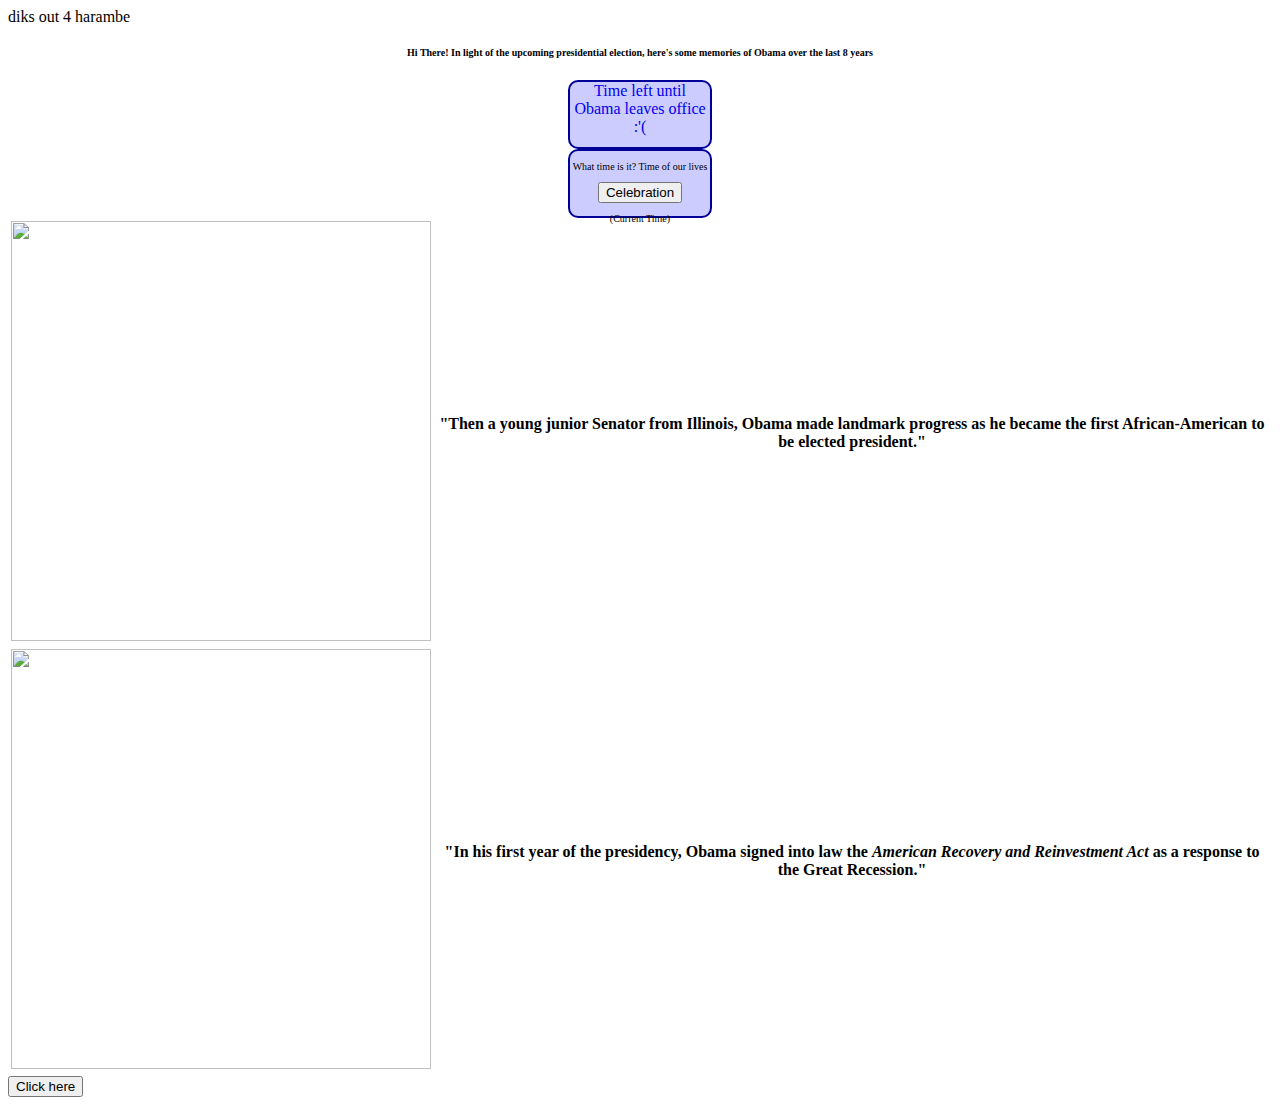
==== index.html @ c80e6050 "second commit" ====
<!DOCTYPE html>
<html>
	<head>
		<link rel="stylesheet" type="text/css" href="stylesheet.css">
		<title>
			<b>
				Kyle
			</b>
		</title>
	</head>

	 
	<script> 
	document.write("diks out 4 harambe");
	</script>
	<h1> 
		<p text-align: center margin: auto > Hi There! In light of the upcoming presidential election, here's some memories of Obama over the last 8 years </p>
	</h1>
	<!-- <p> But first who's ya fav prez </p>
	<script>
	function validateForm() {
		var x = document.forms["myForm"]["fname"].value;
		if (x == null || x="") {
			alert("Name must be filled out");
			return false;
	 	} 
		/*if (x.toUpperCase() != "OBAMA"){
			alert("dude what the fuck-who even are you I can't be associated with you fuck get out of here. You can show youreself out.");
			return false;
		}
		else {
			alert("nice....");
			return true;
		} */

	}
	</script>
	<form name="myForm" 
	onsubmit="return validateForm()" method="post"> 
	Fav pres: <input type="text" name="fname">
	<input type="submit" value ="Submit">
-->
</form>
	<div>
		<a href="http://www.timeanddate.com/countdown/generic?p0=263&iso=20170120T00&msg=Time%20left%20until%20Obama%20leaves%20office%22" > 
			Time left until Obama leaves office :'( 
		</a>

	</div>
	<div>
		<p> What time is it? Time of our lives</p>
		<button type="button" 
		onclick="document.getElementById('demo').innerHTML = Date()">
		Celebration </button>

		<p id="demo">(Current Time)</p>
	</div>

	<table>
		<tr>
		<th> <img src="http://f.tqn.com/y/usliberals/1/L/u/3/ObamaIowaWinWinMcNamee.jpg"/> </th>	
		<th> "Then a young junior Senator from Illinois, Obama made landmark progress as he became the first African-American to be
			elected president."
		</tr>
		<tr>
		<th> <img src="http://i.usatoday.net/communitymanager/_photos/the-oval/2011/08/25/Obama%20stimulusx-large.jpg"/> </th>
		<th>"In his first year of the presidency, Obama signed into law the <em>American Recovery and Reinvestment Act</em> as a response to the Great Recession." </th>
		</tr>
	</table>
	
	<body>
	<button onclick="document.write('asdfasdf')"> Click here </button>
	
	</body>	
</html>
---- stylesheet.css ----
p {
	font-family: Verdana;
	font-size: 10px;
	text-align: center;
}

img{

	height: 420px;
	width: 420px;
}
div {
	height: 65px;
	width: 140px;
	border-color: #000099;
	background-color: #ccccFF;
	border-style: solid;
	border-width: 2px;
	border-radius: 10px;
	margin: auto;
	text-align: center;
}


a{
	text-decoration: none;
	font-family: Verdana;
}

table {	
	width: 100%;
	border: 1;

}
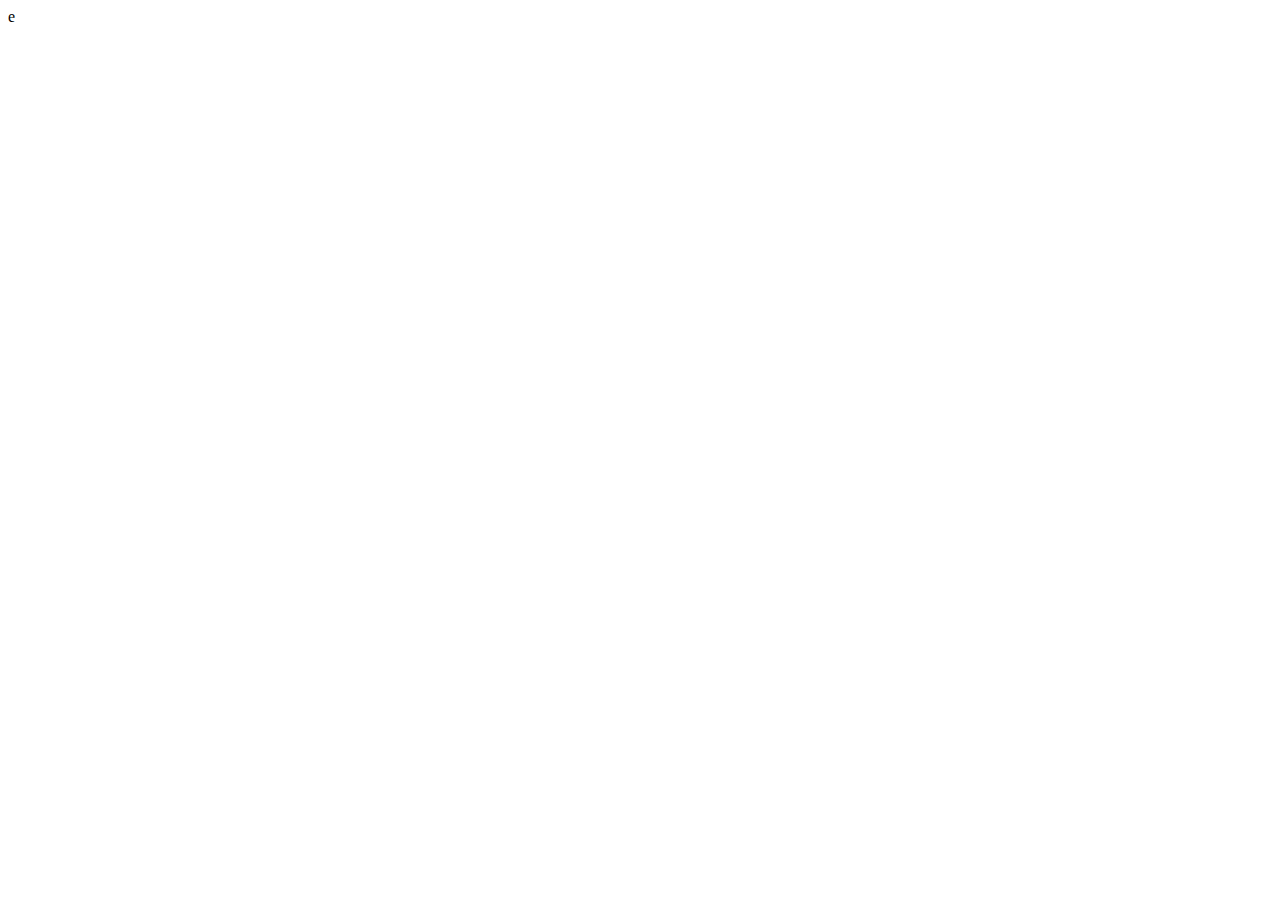
==== commit f4e2780c: "Code right daddy1" ====
--- a/index.html
+++ b/index.html
@@ -1,75 +1,29 @@
 <!DOCTYPE html>
+<html lang="en">
 <html>
-	<head>
-		<link rel="stylesheet" type="text/css" href="stylesheet.css">
-		<title>
-			<b>
-				Kyle
-			</b>
-		</title>
-	</head>
+<head>
 
-	 
-	<script> 
-	document.write("diks out 4 harambe");
-	</script>
-	<h1> 
-		<p text-align: center margin: auto > Hi There! In light of the upcoming presidential election, here's some memories of Obama over the last 8 years </p>
-	</h1>
-	<!-- <p> But first who's ya fav prez </p>
-	<script>
-	function validateForm() {
-		var x = document.forms["myForm"]["fname"].value;
-		if (x == null || x="") {
-			alert("Name must be filled out");
-			return false;
-	 	} 
-		/*if (x.toUpperCase() != "OBAMA"){
-			alert("dude what the fuck-who even are you I can't be associated with you fuck get out of here. You can show youreself out.");
-			return false;
-		}
-		else {
-			alert("nice....");
-			return true;
-		} */
+	<!-- start: Meta -->
+	<link rel="stylesheet" type="text/css" href="stylesheet.css">
+	<meta charset="UTF-8">
+  <title> Kyle Chang's personal website </title>
+  <meta http-equiv="X-UA-Compatible" content="IE=edge">
+  <meta name="description" content="some stuff about me">e
+	<!-- end: meta -->
 
-	}
-	</script>
-	<form name="myForm" 
-	onsubmit="return validateForm()" method="post"> 
-	Fav pres: <input type="text" name="fname">
-	<input type="submit" value ="Submit">
--->
-</form>
-	<div>
-		<a href="http://www.timeanddate.com/countdown/generic?p0=263&iso=20170120T00&msg=Time%20left%20until%20Obama%20leaves%20office%22" > 
-			Time left until Obama leaves office :'( 
-		</a>
+  <!-- start: mobile -->
+  <meta name="viewport" content="width=device-width, initial-scale=1">
+  <!-- end: mobile -->
 
-	</div>
-	<div>
-		<p> What time is it? Time of our lives</p>
-		<button type="button" 
-		onclick="document.getElementById('demo').innerHTML = Date()">
-		Celebration </button>
+  <!-- Bootstrap -->
+  <link href="css/bootstrap.min.css" rel="stylesheet">
+  </head>
+  <body>
 
-		<p id="demo">(Current Time)</p>
-	</div>
+    <script 
+src="https://ajax.googleapis.com/ajax/libs/jquery/1.12.4/jquery.min.js">
+</script>
 
-	<table>
-		<tr>
-		<th> <img src="http://f.tqn.com/y/usliberals/1/L/u/3/ObamaIowaWinWinMcNamee.jpg"/> </th>	
-		<th> "Then a young junior Senator from Illinois, Obama made landmark progress as he became the first African-American to be
-			elected president."
-		</tr>
-		<tr>
-		<th> <img src="http://i.usatoday.net/communitymanager/_photos/the-oval/2011/08/25/Obama%20stimulusx-large.jpg"/> </th>
-		<th>"In his first year of the presidency, Obama signed into law the <em>American Recovery and Reinvestment Act</em> as a response to the Great Recession." </th>
-		</tr>
-	</table>
-	
-	<body>
-	<button onclick="document.write('asdfasdf')"> Click here </button>
-	
-	</body>	
+    <script src="js/bootstrap.min.js"></script>
+  </body>
 </html>
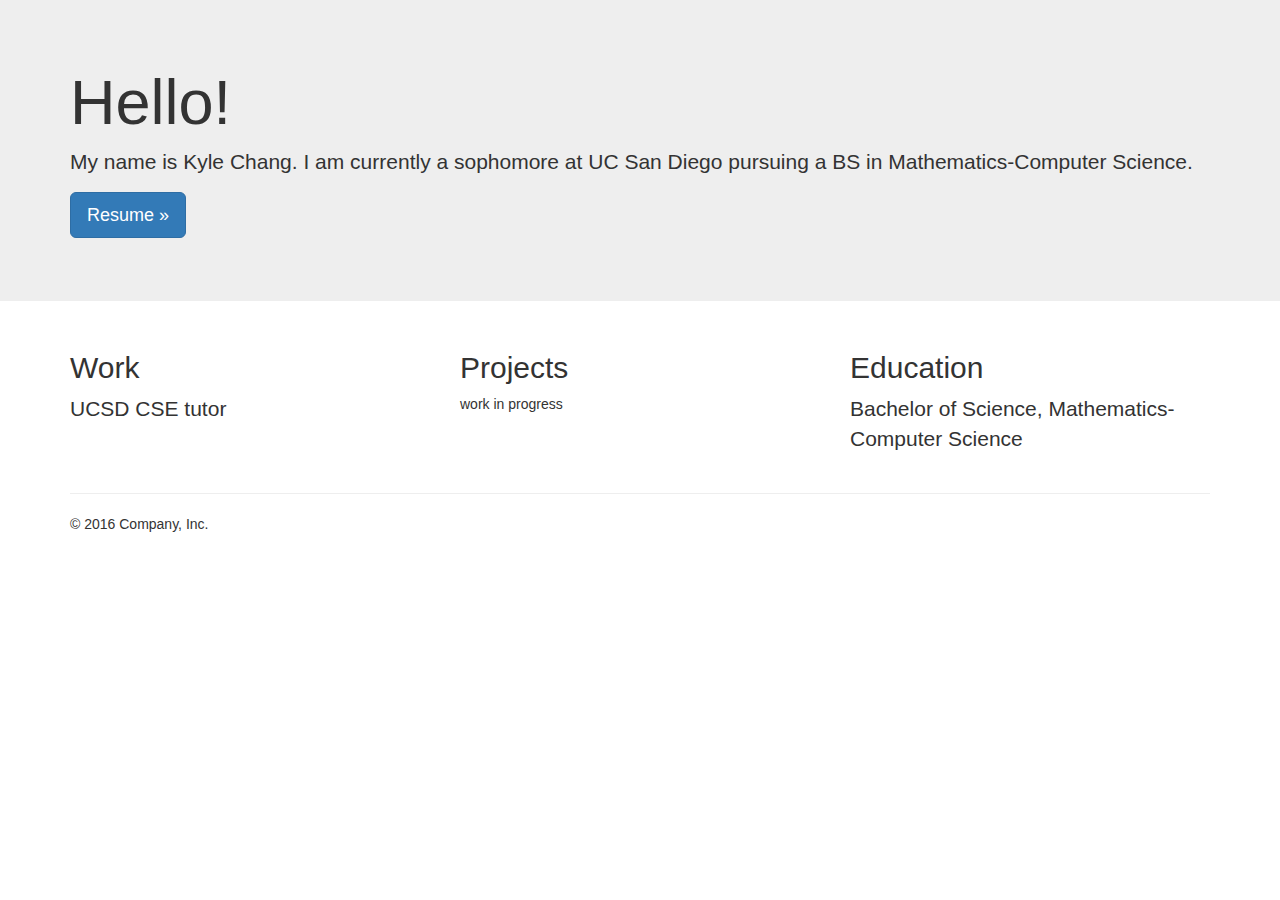
==== commit bbab172d: "ok srs now" ====
--- a/index.html
+++ b/index.html
@@ -1,29 +1,110 @@
 <!DOCTYPE html>
 <html lang="en">
-<html>
-<head>
+  <head>
+    <meta charset="utf-8">
+    <meta http-equiv="X-UA-Compatible" content="IE=edge">
+    <meta name="viewport" content="width=device-width, initial-scale=1">
+      <link rel="stylesheet" href="https://maxcdn.bootstrapcdn.com/bootstrap/3.3.7/css/bootstrap.min.css">
+  <script src="https://maxcdn.bootstrapcdn.com/bootstrap/3.3.7/js/bootstrap.min.js"></script>
 
-	<!-- start: Meta -->
-	<link rel="stylesheet" type="text/css" href="stylesheet.css">
-	<meta charset="UTF-8">
-  <title> Kyle Chang's personal website </title>
-  <meta http-equiv="X-UA-Compatible" content="IE=edge">
-  <meta name="description" content="some stuff about me">e
-	<!-- end: meta -->
+    <!-- The above 3 meta tags *must* come first in the head; any other head content must come *after* these tags -->
+    <meta name="description" content="">
+    <meta name="author" content=Kyle Chang"">
+    <link rel="icon" href="../../favicon.ico">
 
-  <!-- start: mobile -->
-  <meta name="viewport" content="width=device-width, initial-scale=1">
-  <!-- end: mobile -->
+    <title>Kyle Chang</title>
 
-  <!-- Bootstrap -->
-  <link href="css/bootstrap.min.css" rel="stylesheet">
+    <!-- Bootstrap core CSS -->
+    <link href="../../dist/css/bootstrap.min.css" rel="stylesheet">
+
+    <!-- IE10 viewport hack for Surface/desktop Windows 8 bug -->
+    <link href="../../assets/css/ie10-viewport-bug-workaround.css" rel="stylesheet">
+
+    <!-- Custom styles for this template -->
+    <link href="../css/jumbotron.css" rel="stylesheet">
+
+    <!-- Just for debugging purposes. Don't actually copy these 2 lines! -->
+    <!--[if lt IE 9]><script src="../../assets/js/ie8-responsive-file-warning.js"></script><![endif]-->
+    <script src="../../assets/js/ie-emulation-modes-warning.js"></script>
+
+    <!-- HTML5 shim and Respond.js for IE8 support of HTML5 elements and media queries -->
+    <!--[if lt IE 9]>
+      <script src="https://oss.maxcdn.com/html5shiv/3.7.3/html5shiv.min.js"></script>
+      <script src="https://oss.maxcdn.com/respond/1.4.2/respond.min.js"></script>
+    <![endif]-->
   </head>
+
   <body>
+<!--
+    <nav class="navbar navbar-inverse navbar-fixed-top">
+      <div class="container">
+        <div class="navbar-header">
+          <button type="button" class="navbar-toggle collapsed" data-toggle="collapse" data-target="#navbar" aria-expanded="false" aria-controls="navbar">
+            <span class="sr-only">Toggle navigation</span>
+            <span class="icon-bar"></span>
+            <span class="icon-bar"></span>
+            <span class="icon-bar"></span>
+          </button>
+          <a class="navbar-brand" href="#">Project name</a>
+        </div>
+        <div id="navbar" class="navbar-collapse collapse">
+          <form class="navbar-form navbar-right">
+            <div class="form-group">
+              <input type="text" placeholder="Email" class="form-control">
+            </div>
+            <div class="form-group">
+              <input type="password" placeholder="Password" class="form-control">
+            </div>
+            <button type="submit" class="btn btn-success">Sign in</button>
+          </form>
+        </div>
+      </div>
+    </nav> -->
 
-    <script 
-src="https://ajax.googleapis.com/ajax/libs/jquery/1.12.4/jquery.min.js">
-</script>
+    <!-- Main jumbotron for a primary marketing message or call to action -->
+    <div class="jumbotron">
+      <div class="container">
+        <h1>Hello!</h1>
+        <p>My name is Kyle Chang. I am currently a sophomore at UC San Diego pursuing a BS in Mathematics-Computer Science.</p>
+        <p><a class="btn btn-primary btn-lg" href="Resume~.pdf" role="button">Resume &raquo;</a></p>
+      </div>
+    </div>
 
-    <script src="js/bootstrap.min.js"></script>
+    <div class="container">
+      <!-- Example row of columns -->
+      <div class="row">
+        <div class="col-md-4">
+          <h2>Work</h2>
+          <p class="lead">UCSD CSE tutor</p>
+          <!--<p><a class="btn btn-default" href="#" role="button">View details &raquo;</a></p>-->
+        </div>
+        <div class="col-md-4">
+          <h2>Projects</h2>
+          <p>work in progress</p>
+          <!--<p><a class="btn btn-default" href="#" role="button">View details &raquo;</a></p>-->
+       </div>
+        <div class="col-md-4">
+          <h2>Education</h2>
+          <p class ="lead">Bachelor of Science, Mathematics-Computer Science</p>
+          <!--<p><a class="btn btn-default" href="#" role="button">View details &raquo;</a></p>-->
+        </div>
+      </div>
+
+      <hr>
+
+      <footer>
+        <p>&copy; 2016 Company, Inc.</p>
+      </footer>
+    </div> <!-- /container -->
+
+
+    <!-- Bootstrap core JavaScript
+    ================================================== -->
+    <!-- Placed at the end of the document so the pages load faster -->
+    <script src="https://ajax.googleapis.com/ajax/libs/jquery/1.12.4/jquery.min.js"></script>
+    <script>window.jQuery || document.write('<script src="../../assets/js/vendor/jquery.min.js"><\/script>')</script>
+    <script src="../../dist/js/bootstrap.min.js"></script>
+    <!-- IE10 viewport hack for Surface/desktop Windows 8 bug -->
+    <script src="../../assets/js/ie10-viewport-bug-workaround.js"></script>
   </body>
 </html>
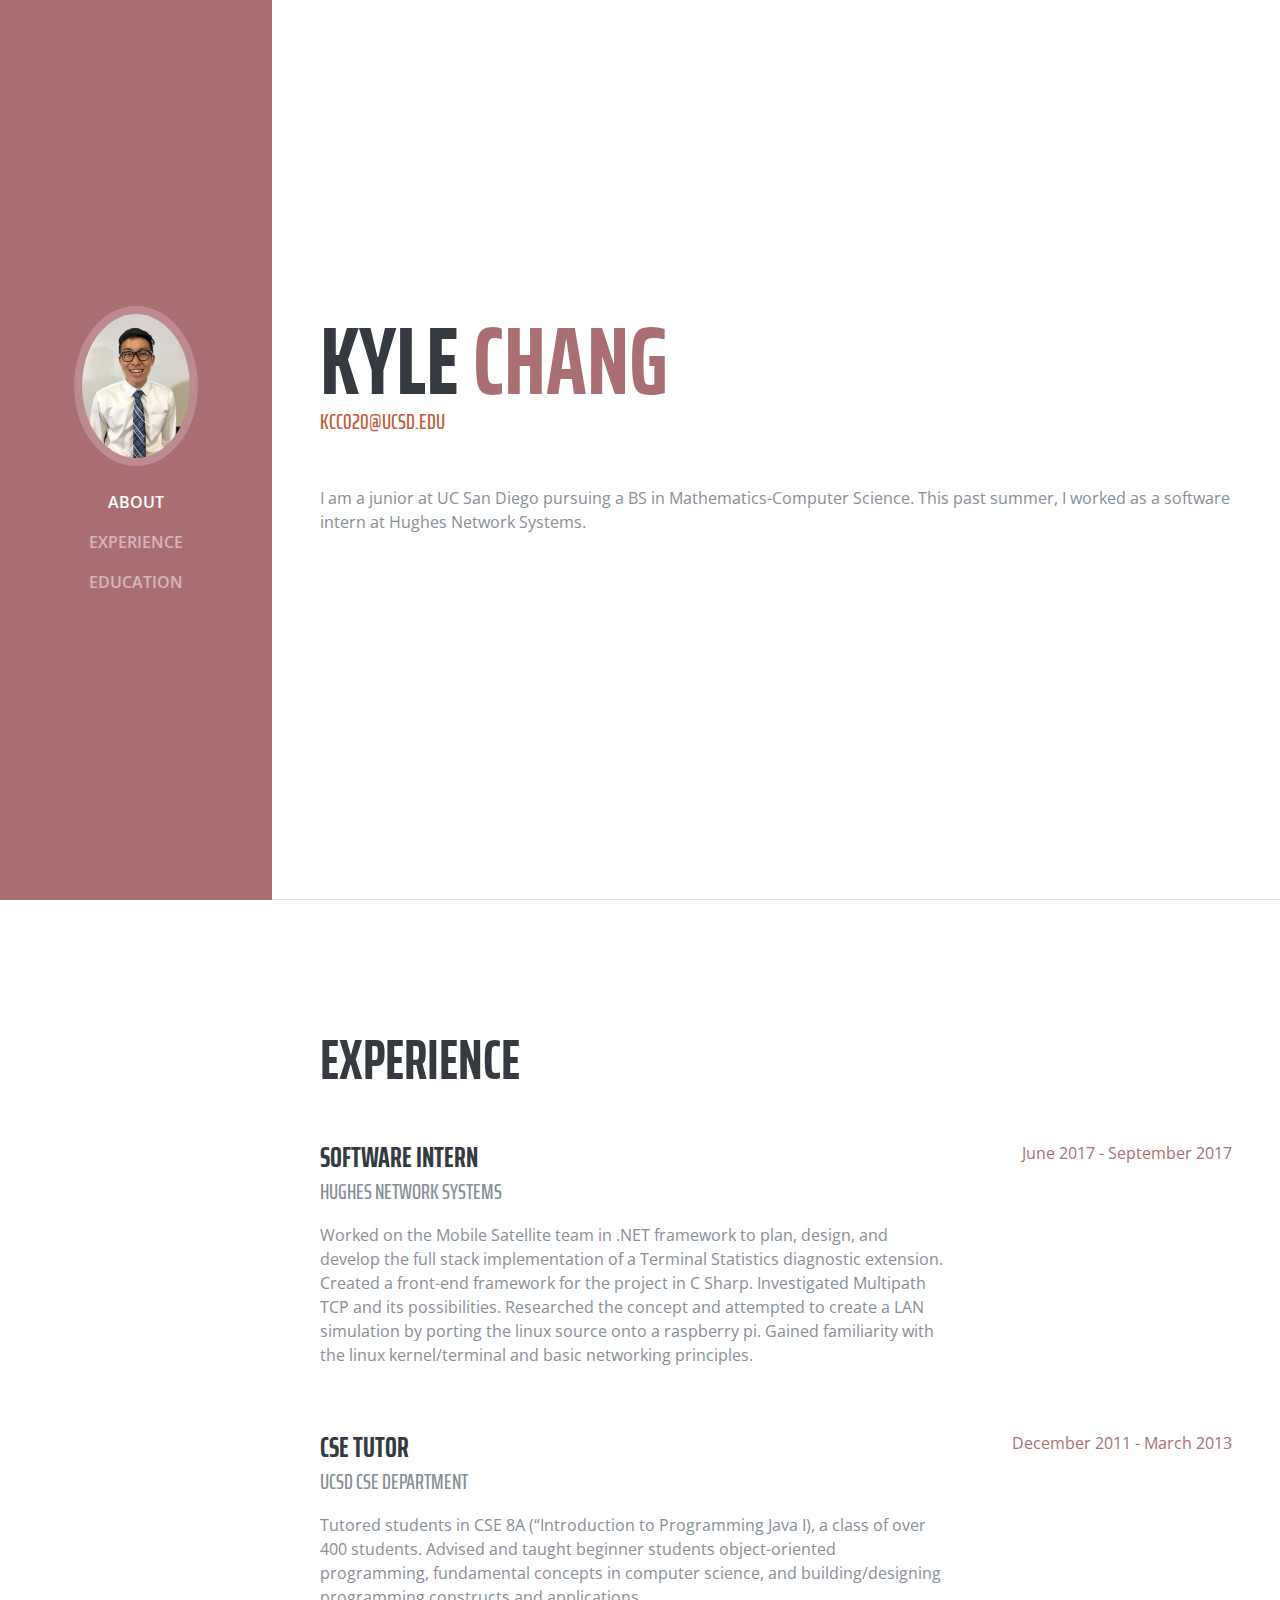
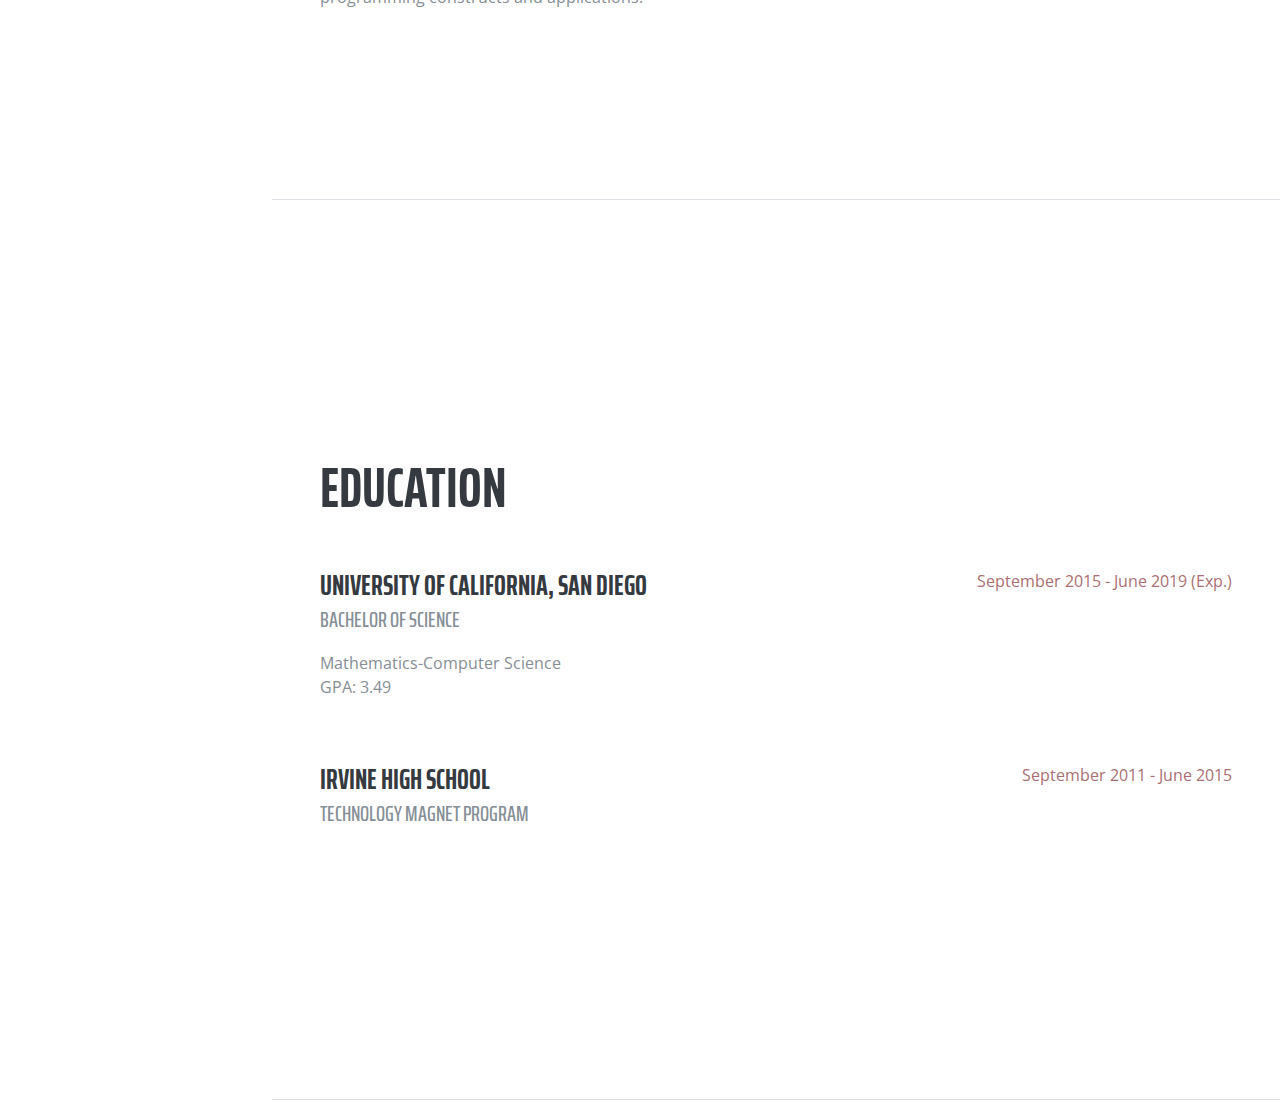
==== commit 385f7065: "starting over" ====
--- a/index.html
+++ b/index.html
@@ -1,110 +1,312 @@
 <!DOCTYPE html>
 <html lang="en">
+
   <head>
+
     <meta charset="utf-8">
-    <meta http-equiv="X-UA-Compatible" content="IE=edge">
-    <meta name="viewport" content="width=device-width, initial-scale=1">
-      <link rel="stylesheet" href="https://maxcdn.bootstrapcdn.com/bootstrap/3.3.7/css/bootstrap.min.css">
-  <script src="https://maxcdn.bootstrapcdn.com/bootstrap/3.3.7/js/bootstrap.min.js"></script>
-
-    <!-- The above 3 meta tags *must* come first in the head; any other head content must come *after* these tags -->
+    <meta name="viewport" content="width=device-width, initial-scale=1, shrink-to-fit=no">
     <meta name="description" content="">
-    <meta name="author" content=Kyle Chang"">
-    <link rel="icon" href="../../favicon.ico">
-
-    <title>Kyle Chang</title>
+    <meta name="author" content="">
+
+    <title>Resume - Start Bootstrap Theme</title>
 
     <!-- Bootstrap core CSS -->
-    <link href="../../dist/css/bootstrap.min.css" rel="stylesheet">
-
-    <!-- IE10 viewport hack for Surface/desktop Windows 8 bug -->
-    <link href="../../assets/css/ie10-viewport-bug-workaround.css" rel="stylesheet">
+    <link href="vendor/bootstrap/css/bootstrap.min.css" rel="stylesheet">
+
+    <!-- Custom fonts for this template -->
+    <link href="https://fonts.googleapis.com/css?family=Saira+Extra+Condensed:100,200,300,400,500,600,700,800,900" rel="stylesheet">
+    <link href="https://fonts.googleapis.com/css?family=Open+Sans:300,300i,400,400i,600,600i,700,700i,800,800i" rel="stylesheet">
+    <link href="vendor/font-awesome/css/font-awesome.min.css" rel="stylesheet">
+    <link href="vendor/devicons/css/devicons.min.css" rel="stylesheet">
+    <link href="vendor/simple-line-icons/css/simple-line-icons.css" rel="stylesheet">
 
     <!-- Custom styles for this template -->
-    <link href="../css/jumbotron.css" rel="stylesheet">
-
-    <!-- Just for debugging purposes. Don't actually copy these 2 lines! -->
-    <!--[if lt IE 9]><script src="../../assets/js/ie8-responsive-file-warning.js"></script><![endif]-->
-    <script src="../../assets/js/ie-emulation-modes-warning.js"></script>
-
-    <!-- HTML5 shim and Respond.js for IE8 support of HTML5 elements and media queries -->
-    <!--[if lt IE 9]>
-      <script src="https://oss.maxcdn.com/html5shiv/3.7.3/html5shiv.min.js"></script>
-      <script src="https://oss.maxcdn.com/respond/1.4.2/respond.min.js"></script>
-    <![endif]-->
+    <link href="css/resume.min.css" rel="stylesheet">
+
   </head>
 
-  <body>
+  <body id="page-top">
+
+    <nav class="navbar navbar-expand-lg navbar-dark bg-primary fixed-top" id="sideNav">
+      <a class="navbar-brand js-scroll-trigger" href="#page-top">
+        <span class="d-block d-lg-none">Start Bootstrap</span>
+        <span class="d-none d-lg-block">
+          <img class="img-fluid img-profile rounded-circle mx-auto mb-2" src="img/profile.jpg" alt="">
+        </span>
+      </a>
+      <button class="navbar-toggler" type="button" data-toggle="collapse" data-target="#navbarSupportedContent" aria-controls="navbarSupportedContent" aria-expanded="false" aria-label="Toggle navigation">
+        <span class="navbar-toggler-icon"></span>
+      </button>
+      <div class="collapse navbar-collapse" id="navbarSupportedContent">
+        <ul class="navbar-nav">
+          <li class="nav-item">
+            <a class="nav-link js-scroll-trigger" href="#about">About</a>
+          </li>
+          <li class="nav-item">
+            <a class="nav-link js-scroll-trigger" href="#experience">Experience</a>
+          </li>
+          <li class="nav-item">
+            <a class="nav-link js-scroll-trigger" href="#education">Education</a>
+          </li>
+          <!--<li class="nav-item">
+            <a class="nav-link js-scroll-trigger" href="#skills">Skills</a>
+          </li> -->
+         <!-- <li class="nav-item">
+            <a class="nav-link js-scroll-trigger" href="#interests">Interests</a>
+          </li> -->
+          <!--<li class="nav-item">
+            <a class="nav-link js-scroll-trigger" href="#awards">Awards</a>
+          </li>-->
+        </ul>
+      </div>
+    </nav>
+
+    <div class="container-fluid p-0">
+
+      <section class="resume-section p-3 p-lg-5 d-flex d-column" id="about">
+        <div class="my-auto">
+          <h1 class="mb-0">Kyle
+            <span class="text-primary">Chang</span>
+          </h1>
+          <div class="subheading mb-5">
+            <a href="mailto:name@email.com">kcc020@ucsd.edu</a>
+          </div>
+          <p class="mb-5">I am a junior at UC San Diego pursuing a BS in Mathematics-Computer Science. This past summer, I worked as a software intern at Hughes Network Systems.</p>
+          <!--<ul class="list-inline list-social-icons mb-0">
+            <li class="list-inline-item">
+              <a href="#">
+                <span class="fa-stack fa-lg">
+                  <i class="fa fa-circle fa-stack-2x"></i>
+                  <i class="fa fa-facebook fa-stack-1x fa-inverse"></i>
+                </span>
+              </a>
+            </li>
+            <li class="list-inline-item">
+              <a href="#">
+                <span class="fa-stack fa-lg">
+                  <i class="fa fa-circle fa-stack-2x"></i>
+                  <i class="fa fa-twitter fa-stack-1x fa-inverse"></i>
+                </span>
+              </a>
+            </li>
+            <li class="list-inline-item">
+              <a href="#">
+                <span class="fa-stack fa-lg">
+                  <i class="fa fa-circle fa-stack-2x"></i>
+                  <i class="fa fa-linkedin fa-stack-1x fa-inverse"></i>
+                </span>
+              </a>
+            </li>
+            <li class="list-inline-item">
+              <a href="#">
+                <span class="fa-stack fa-lg">
+                  <i class="fa fa-circle fa-stack-2x"></i>
+                  <i class="fa fa-github fa-stack-1x fa-inverse"></i>
+                </span>
+              </a>
+            </li>
+          </ul> -->
+        </div>
+      </section>
+
+      <section class="resume-section p-3 p-lg-5 d-flex flex-column" id="experience">
+        <div class="my-auto">
+          <h2 class="mb-5">Experience</h2>
+
+          <div class="resume-item d-flex flex-column flex-md-row mb-5">
+            <div class="resume-content mr-auto">
+              <h3 class="mb-0">Software Intern</h3>
+              <div class="subheading mb-3">Hughes Network Systems</div>
+              <p>Worked on the Mobile Satellite team in .NET framework to plan, design, and develop the full stack implementation of a Terminal Statistics diagnostic extension. Created a front-end framework for the project in C Sharp.
+              Investigated Multipath TCP and its possibilities. Researched the concept and attempted to create a LAN simulation by porting the linux source onto a raspberry pi. Gained familiarity with the linux kernel/terminal and basic networking principles.</p>
+            </div>
+            <div class="resume-date text-md-right">
+              <span class="text-primary">June 2017 - September 2017</span>
+            </div>
+          </div>
+
+          <div class="resume-item d-flex flex-column flex-md-row mb-5">
+            <div class="resume-content mr-auto">
+              <h3 class="mb-0">CSE Tutor</h3>
+              <div class="subheading mb-3">UCSD CSE Department</div>
+              <p>Tutored students in CSE 8A (“Introduction to Programming Java I), a class of over 400 students.  Advised and taught beginner students object-oriented programming, fundamental concepts in computer science, and building/designing programming constructs and applications.
+              </p>
+            </div>
+            <div class="resume-date text-md-right">
+              <span class="text-primary">December 2011 - March 2013</span>
+            </div>
+          </div>
 <!--
-    <nav class="navbar navbar-inverse navbar-fixed-top">
-      <div class="container">
-        <div class="navbar-header">
-          <button type="button" class="navbar-toggle collapsed" data-toggle="collapse" data-target="#navbar" aria-expanded="false" aria-controls="navbar">
-            <span class="sr-only">Toggle navigation</span>
-            <span class="icon-bar"></span>
-            <span class="icon-bar"></span>
-            <span class="icon-bar"></span>
-          </button>
-          <a class="navbar-brand" href="#">Project name</a>
-        </div>
-        <div id="navbar" class="navbar-collapse collapse">
-          <form class="navbar-form navbar-right">
-            <div class="form-group">
-              <input type="text" placeholder="Email" class="form-control">
-            </div>
-            <div class="form-group">
-              <input type="password" placeholder="Password" class="form-control">
-            </div>
-            <button type="submit" class="btn btn-success">Sign in</button>
-          </form>
-        </div>
-      </div>
-    </nav> -->
-
-    <!-- Main jumbotron for a primary marketing message or call to action -->
-    <div class="jumbotron">
-      <div class="container">
-        <h1>Hello!</h1>
-        <p>My name is Kyle Chang. I am currently a sophomore at UC San Diego pursuing a BS in Mathematics-Computer Science.</p>
-        <p><a class="btn btn-primary btn-lg" href="Resume~.pdf" role="button">Resume &raquo;</a></p>
-      </div>
+          <div class="resume-item d-flex flex-column flex-md-row mb-5">
+            <div class="resume-content mr-auto">
+              <h3 class="mb-0">Junior Web Designer</h3>
+              <div class="subheading mb-3">Shout! Media Productions</div>
+              <p>Podcasting operational change management inside of workflows to establish a framework. Taking seamless key performance indicators offline to maximise the long tail. Keeping your eye on the ball while performing a deep dive on the start-up mentality to derive convergence on cross-platform integration.</p>
+            </div>
+            <div class="resume-date text-md-right">
+              <span class="text-primary">July 2010 - December 2011</span>
+            </div>
+          </div>
+
+          <div class="resume-item d-flex flex-column flex-md-row">
+            <div class="resume-content mr-auto">
+              <h3 class="mb-0">Web Design Intern</h3>
+              <div class="subheading mb-3">Shout! Media Productions</div>
+              <p>Collaboratively administrate empowered markets via plug-and-play networks. Dynamically procrastinate B2C users after installed base benefits. Dramatically visualize customer directed convergence without revolutionary ROI.</p>
+            </div>
+            <div class="resume-date text-md-right">
+              <span class="text-primary">September 2008 - June 2010</span>
+            </div>
+          </div>
+
+        </div>
+      -->
+      </section>
+
+      <section class="resume-section p-3 p-lg-5 d-flex flex-column" id="education">
+        <div class="my-auto">
+          <h2 class="mb-5">Education</h2>
+
+          <div class="resume-item d-flex flex-column flex-md-row mb-5">
+            <div class="resume-content mr-auto">
+              <h3 class="mb-0">University of California, San Diego</h3>
+              <div class="subheading mb-3">Bachelor of Science</div>
+              <div>Mathematics-Computer Science</div>
+              <p>GPA: 3.49</p>
+            </div>
+            <div class="resume-date text-md-right">
+              <span class="text-primary">September 2015 - June 2019 (Exp.)</span>
+            </div>
+          </div>
+
+          <div class="resume-item d-flex flex-column flex-md-row">
+            <div class="resume-content mr-auto">
+              <h3 class="mb-0">Irvine High School</h3>
+              <div class="subheading mb-3">Technology Magnet Program</div>
+              <p></p>
+            </div>
+            <div class="resume-date text-md-right">
+              <span class="text-primary">September 2011 - June 2015</span>
+            </div>
+          </div>
+
+        </div>
+      </section>
+
+      <!--<section class="resume-section p-3 p-lg-5 d-flex flex-column" id="skills">
+        <div class="my-auto">
+          <h2 class="mb-5">Skills</h2>
+
+          <div class="subheading mb-3">Programming Languages &amp; Tools</div>
+          <ul class="list-inline list-icons">
+            <li class="list-inline-item">
+              <i class="devicons devicons-html5"></i>
+            </li>
+            <li class="list-inline-item">
+              <i class="devicons devicons-css3"></i>
+            </li>
+            <li class="list-inline-item">
+              <i class="devicons devicons-javascript"></i>
+            </li>
+            <li class="list-inline-item">
+              <i class="devicons devicons-jquery"></i>
+            </li>
+            <li class="list-inline-item">
+              <i class="devicons devicons-sass"></i>
+            </li>
+            <li class="list-inline-item">
+              <i class="devicons devicons-less"></i>
+            </li>
+            <li class="list-inline-item">
+              <i class="devicons devicons-bootstrap"></i>
+            </li>
+            <li class="list-inline-item">
+              <i class="devicons devicons-wordpress"></i>
+            </li>
+            <li class="list-inline-item">
+              <i class="devicons devicons-grunt"></i>
+            </li>
+            <li class="list-inline-item">
+              <i class="devicons devicons-gulp"></i>
+            </li>
+            <li class="list-inline-item">
+              <i class="devicons devicons-npm"></i>
+            </li>
+          </ul>
+
+          <div class="subheading mb-3">Workflow</div>
+          <ul class="fa-ul mb-0">
+            <li>
+              <i class="fa-li fa fa-check"></i>
+              Mobile-First, Responsive Design</li>
+            <li>
+              <i class="fa-li fa fa-check"></i>
+              Cross Browser Testing &amp; Debugging</li>
+            <li>
+              <i class="fa-li fa fa-check"></i>
+              Cross Functional Teams</li>
+            <li>
+              <i class="fa-li fa fa-check"></i>
+              Agile Development &amp; Scrum</li>
+          </ul>
+        </div>
+      </section>
+ -->
+      <!--<section class="resume-section p-3 p-lg-5 d-flex flex-column" id="interests">
+        <div class="my-auto">
+          <h2 class="mb-5">Interests</h2>
+          <p>I was a Boy Scout growing up, and I eventually reached the Eagle Scout rank.</p>
+          <p class="mb-0">In my free time, I enjoy swimming and long-distance running. In the future, I hope to qualify and complete a marathon.</p>
+        </div>
+      </section>-->
+      <!--
+      <section class="resume-section p-3 p-lg-5 d-flex flex-column" id="awards">
+        <div class="my-auto">
+          <h2 class="mb-5">Awards &amp; Certifications</h2>
+          <ul class="fa-ul mb-0">
+            <li>
+              <i class="fa-li fa fa-trophy text-warning"></i>
+              Google Analytics Certified Developer</li>
+            <li>
+              <i class="fa-li fa fa-trophy text-warning"></i>
+              Mobile Web Specialist - Google Certification</li>
+            <li>
+              <i class="fa-li fa fa-trophy text-warning"></i>
+              1<sup>st</sup>
+              Place - University of Colorado Boulder - Emerging Tech Competition 2009</li>
+            <li>
+              <i class="fa-li fa fa-trophy text-warning"></i>
+              1<sup>st</sup>
+              Place - University of Colorado Boulder - Adobe Creative Jam 2008 (UI Design Category)</li>
+            <li>
+              <i class="fa-li fa fa-trophy text-warning"></i>
+              2<sup>nd</sup>
+              Place - University of Colorado Boulder - Emerging Tech Competition 2008</li>
+            <li>
+            <li>
+              <i class="fa-li fa fa-trophy text-warning"></i>
+              1<sup>st</sup>
+              Place - James Buchanan High School - Hackathon 2006</li>
+            <li>
+              <i class="fa-li fa fa-trophy text-warning"></i>
+              3<sup>rd</sup>
+              Place - James Buchanan High School - Hackathon 2005</li>
+          </ul>
+        </div>
+      </section>
+  -->
     </div>
 
-    <div class="container">
-      <!-- Example row of columns -->
-      <div class="row">
-        <div class="col-md-4">
-          <h2>Work</h2>
-          <p class="lead">UCSD CSE tutor</p>
-          <!--<p><a class="btn btn-default" href="#" role="button">View details &raquo;</a></p>-->
-        </div>
-        <div class="col-md-4">
-          <h2>Projects</h2>
-          <p>work in progress</p>
-          <!--<p><a class="btn btn-default" href="#" role="button">View details &raquo;</a></p>-->
-       </div>
-        <div class="col-md-4">
-          <h2>Education</h2>
-          <p class ="lead">Bachelor of Science, Mathematics-Computer Science</p>
-          <!--<p><a class="btn btn-default" href="#" role="button">View details &raquo;</a></p>-->
-        </div>
-      </div>
-
-      <hr>
-
-      <footer>
-        <p>&copy; 2016 Company, Inc.</p>
-      </footer>
-    </div> <!-- /container -->
-
-
-    <!-- Bootstrap core JavaScript
-    ================================================== -->
-    <!-- Placed at the end of the document so the pages load faster -->
-    <script src="https://ajax.googleapis.com/ajax/libs/jquery/1.12.4/jquery.min.js"></script>
-    <script>window.jQuery || document.write('<script src="../../assets/js/vendor/jquery.min.js"><\/script>')</script>
-    <script src="../../dist/js/bootstrap.min.js"></script>
-    <!-- IE10 viewport hack for Surface/desktop Windows 8 bug -->
-    <script src="../../assets/js/ie10-viewport-bug-workaround.js"></script>
+    <!-- Bootstrap core JavaScript -->
+    <script src="vendor/jquery/jquery.min.js"></script>
+    <script src="vendor/bootstrap/js/bootstrap.bundle.min.js"></script>
+
+    <!-- Plugin JavaScript -->
+    <script src="vendor/jquery-easing/jquery.easing.min.js"></script>
+
+    <!-- Custom scripts for this template -->
+    <script src="js/resume.min.js"></script>
+
   </body>
+
 </html>
--- a/vendor/devicons/css/devicons.min.css
+++ b/vendor/devicons/css/devicons.min.css
@@ -0,0 +1,4 @@
+/*!
+ *  Devicons 1.8.0 made by Theodore Vorillas / http://vorillaz.com 
+ */
+@font-face{font-family:devicons;src:url(../fonts/devicons.eot?xqxft6);src:url(../fonts/devicons.eot?#iefixxqxft6) format("embedded-opentype"),url(../fonts/devicons.woff?xqxft6) format("woff"),url(../fonts/devicons.ttf?xqxft6) format("truetype"),url(../fonts/devicons.svg?xqxft6#devicons) format("svg");font-weight:400;font-style:normal}.devicons{font-family:devicons;speak:none;font-style:normal;font-weight:400;font-variant:normal;text-transform:none;line-height:1;-webkit-font-smoothing:antialiased;-moz-osx-font-smoothing:grayscale}.devicons-git:before{content:"\e602"}.devicons-git_compare:before{content:"\e628"}.devicons-git_branch:before{content:"\e625"}.devicons-git_commit:before{content:"\e629"}.devicons-git_pull_request:before{content:"\e626"}.devicons-git_merge:before{content:"\e627"}.devicons-bitbucket:before{content:"\e603"}.devicons-github_alt:before{content:"\e608"}.devicons-github_badge:before{content:"\e609"}.devicons-github:before{content:"\e60a"}.devicons-github_full:before{content:"\e617"}.devicons-java:before{content:"\e638"}.devicons-ruby:before{content:"\e639"}.devicons-scala:before{content:"\e637"}.devicons-python:before{content:"\e63c"}.devicons-go:before{content:"\e624"}.devicons-ruby_on_rails:before{content:"\e63b"}.devicons-django:before{content:"\e61d"}.devicons-markdown:before{content:"\e63e"}.devicons-php:before{content:"\e63d"}.devicons-mysql:before{content:"\e604"}.devicons-streamline:before{content:"\e605"}.devicons-database:before{content:"\e606"}.devicons-laravel:before{content:"\e63f"}.devicons-javascript:before{content:"\e64e"}.devicons-angular:before{content:"\e653"}.devicons-backbone:before{content:"\e652"}.devicons-coffeescript:before{content:"\e651"}.devicons-jquery:before{content:"\e650"}.devicons-modernizr:before{content:"\e620"}.devicons-jquery_ui:before{content:"\e654"}.devicons-ember:before{content:"\e61b"}.devicons-dojo:before{content:"\e61c"}.devicons-nodejs:before{content:"\e619"}.devicons-nodejs_small:before{content:"\e618"}.devicons-javascript_shield:before{content:"\e64f"}.devicons-bootstrap:before{content:"\e647"}.devicons-sass:before{content:"\e64b"}.devicons-css3_full:before{content:"\e64a"}.devicons-css3:before{content:"\e649"}.devicons-html5:before{content:"\e636"}.devicons-html5_multimedia:before{content:"\e632"}.devicons-html5_device_access:before{content:"\e633"}.devicons-html5_3d_effects:before{content:"\e635"}.devicons-html5_connectivity:before{content:"\e634"}.devicons-ghost_small:before{content:"\e614"}.devicons-ghost:before{content:"\e61f"}.devicons-magento:before{content:"\e640"}.devicons-joomla:before{content:"\e641"}.devicons-jekyll_small:before{content:"\e60d"}.devicons-drupal:before{content:"\e642"}.devicons-wordpress:before{content:"\e60b"}.devicons-grunt:before{content:"\e64c"}.devicons-bower:before{content:"\e64d"}.devicons-npm:before{content:"\e61e"}.devicons-yahoo_small:before{content:"\e62b"}.devicons-yahoo:before{content:"\e615"}.devicons-bing_small:before{content:"\e600"}.devicons-windows:before{content:"\e60f"}.devicons-linux:before{content:"\e612"}.devicons-ubuntu:before{content:"\e63a"}.devicons-android:before{content:"\e60e"}.devicons-apple:before{content:"\e611"}.devicons-appstore:before{content:"\e613"}.devicons-phonegap:before{content:"\e630"}.devicons-blackberry:before{content:"\e623"}.devicons-stackoverflow:before{content:"\e610"}.devicons-techcrunch:before{content:"\e62c"}.devicons-codrops:before{content:"\e62f"}.devicons-css_tricks:before{content:"\e601"}.devicons-smashing_magazine:before{content:"\e62d"}.devicons-netmagazine:before{content:"\e62e"}.devicons-codepen:before{content:"\e616"}.devicons-cssdeck:before{content:"\e62a"}.devicons-hackernews:before{content:"\e61a"}.devicons-dropbox:before{content:"\e607"}.devicons-google_drive:before{content:"\e631"}.devicons-visualstudio:before{content:"\e60c"}.devicons-unity_small:before{content:"\e621"}.devicons-raspberry_pi:before{content:"\e622"}.devicons-chrome:before{content:"\e643"}.devicons-ie:before{content:"\e644"}.devicons-firefox:before{content:"\e645"}.devicons-opera:before{content:"\e646"}.devicons-safari:before{content:"\e648"}.devicons-swift:before{content:"\e655"}.devicons-symfony:before{content:"\e656"}.devicons-symfony_badge:before{content:"\e657"}.devicons-less:before{content:"\e658"}.devicons-stylus:before{content:"\e659"}.devicons-trello:before{content:"\e65a"}.devicons-atlassian:before{content:"\e65b"}.devicons-jira:before{content:"\e65c"}.devicons-envato:before{content:"\e65d"}.devicons-snap_svg:before{content:"\e65e"}.devicons-raphael:before{content:"\e65f"}.devicons-google_analytics:before{content:"\e660"}.devicons-compass:before{content:"\e661"}.devicons-onedrive:before{content:"\e662"}.devicons-gulp:before{content:"\e663"}.devicons-atom:before{content:"\e664"}.devicons-cisco:before{content:"\e665"}.devicons-nancy:before{content:"\e666"}.devicons-clojure:before{content:"\e668"}.devicons-clojure_alt:before{content:"\e66a"}.devicons-perl:before{content:"\e669"}.devicons-celluloid:before{content:"\e66b"}.devicons-w3c:before{content:"\e66c"}.devicons-redis:before{content:"\e66d"}.devicons-postgresql:before{content:"\e66e"}.devicons-webplatform:before{content:"\e66f"}.devicons-jenkins:before{content:"\e667"}.devicons-requirejs:before{content:"\e670"}.devicons-opensource:before{content:"\e671"}.devicons-typo3:before{content:"\e672"}.devicons-uikit:before{content:"\e673"}.devicons-doctrine:before{content:"\e674"}.devicons-groovy:before{content:"\e675"}.devicons-nginx:before{content:"\e676"}.devicons-haskell:before{content:"\e677"}.devicons-zend:before{content:"\e678"}.devicons-gnu:before{content:"\e679"}.devicons-yeoman:before{content:"\e67a"}.devicons-heroku:before{content:"\e67b"}.devicons-debian:before{content:"\e67d"}.devicons-travis:before{content:"\e67e"}.devicons-dotnet:before{content:"\e67f"}.devicons-codeigniter:before{content:"\e680"}.devicons-javascript_badge:before{content:"\e681"}.devicons-yii:before{content:"\e682"}.devicons-msql_server:before{content:"\e67c"}.devicons-composer:before{content:"\e683"}.devicons-krakenjs_badge:before{content:"\e684"}.devicons-krakenjs:before{content:"\e685"}.devicons-mozilla:before{content:"\e686"}.devicons-firebase:before{content:"\e687"}.devicons-sizzlejs:before{content:"\e688"}.devicons-creativecommons:before{content:"\e689"}.devicons-creativecommons_badge:before{content:"\e68a"}.devicons-mitlicence:before{content:"\e68b"}.devicons-senchatouch:before{content:"\e68c"}.devicons-bugsense:before{content:"\e68d"}.devicons-extjs:before{content:"\e68e"}.devicons-mootools_badge:before{content:"\e68f"}.devicons-mootools:before{content:"\e690"}.devicons-ruby_rough:before{content:"\e691"}.devicons-komodo:before{content:"\e692"}.devicons-coda:before{content:"\e693"}.devicons-bintray:before{content:"\e694"}.devicons-terminal:before{content:"\e695"}.devicons-code:before{content:"\e696"}.devicons-responsive:before{content:"\e697"}.devicons-dart:before{content:"\e698"}.devicons-aptana:before{content:"\e699"}.devicons-mailchimp:before{content:"\e69a"}.devicons-netbeans:before{content:"\e69b"}.devicons-dreamweaver:before{content:"\e69c"}.devicons-brackets:before{content:"\e69d"}.devicons-eclipse:before{content:"\e69e"}.devicons-cloud9:before{content:"\e69f"}.devicons-scrum:before{content:"\e6a0"}.devicons-prolog:before{content:"\e6a1"}.devicons-terminal_badge:before{content:"\e6a2"}.devicons-code_badge:before{content:"\e6a3"}.devicons-mongodb:before{content:"\e6a4"}.devicons-meteor:before{content:"\e6a5"}.devicons-meteorfull:before{content:"\e6a6"}.devicons-fsharp:before{content:"\e6a7"}.devicons-rust:before{content:"\e6a8"}.devicons-ionic:before{content:"\e6a9"}.devicons-sublime:before{content:"\e6aa"}.devicons-appcelerator:before{content:"\e6ab"}.devicons-asterisk:before{content:"\e6ac"}.devicons-aws:before{content:"\e6ad"}.devicons-digital-ocean:before{content:"\e6ae"}.devicons-dlang:before{content:"\e6af"}.devicons-docker:before{content:"\e6b0"}.devicons-erlang:before{content:"\e6b1"}.devicons-google-cloud-platform:before{content:"\e6b2"}.devicons-grails:before{content:"\e6b3"}.devicons-illustrator:before{content:"\e6b4"}.devicons-intellij:before{content:"\e6b5"}.devicons-materializecss:before{content:"\e6b6"}.devicons-openshift:before{content:"\e6b7"}.devicons-photoshop:before{content:"\e6b8"}.devicons-rackspace:before{content:"\e6b9"}.devicons-react:before{content:"\e6ba"}.devicons-redhat:before{content:"\e6bb"}.devicons-scriptcs:before{content:"\e6bc"}.devicons-sqllite:before{content:"\e6c4"}.devicons-vim:before{content:"\e6c5"}--- a/vendor/simple-line-icons/css/simple-line-icons.css
+++ b/vendor/simple-line-icons/css/simple-line-icons.css
@@ -0,0 +1,778 @@
+@font-face {
+  font-family: 'simple-line-icons';
+  src: url('../fonts/Simple-Line-Icons.eot?v=2.4.0');
+  src: url('../fonts/Simple-Line-Icons.eot?v=2.4.0#iefix') format('embedded-opentype'), url('../fonts/Simple-Line-Icons.woff2?v=2.4.0') format('woff2'), url('../fonts/Simple-Line-Icons.ttf?v=2.4.0') format('truetype'), url('../fonts/Simple-Line-Icons.woff?v=2.4.0') format('woff'), url('../fonts/Simple-Line-Icons.svg?v=2.4.0#simple-line-icons') format('svg');
+  font-weight: normal;
+  font-style: normal;
+}
+/*
+ Use the following CSS code if you want to have a class per icon.
+ Instead of a list of all class selectors, you can use the generic [class*="icon-"] selector, but it's slower:
+*/
+.icon-user,
+.icon-people,
+.icon-user-female,
+.icon-user-follow,
+.icon-user-following,
+.icon-user-unfollow,
+.icon-login,
+.icon-logout,
+.icon-emotsmile,
+.icon-phone,
+.icon-call-end,
+.icon-call-in,
+.icon-call-out,
+.icon-map,
+.icon-location-pin,
+.icon-direction,
+.icon-directions,
+.icon-compass,
+.icon-layers,
+.icon-menu,
+.icon-list,
+.icon-options-vertical,
+.icon-options,
+.icon-arrow-down,
+.icon-arrow-left,
+.icon-arrow-right,
+.icon-arrow-up,
+.icon-arrow-up-circle,
+.icon-arrow-left-circle,
+.icon-arrow-right-circle,
+.icon-arrow-down-circle,
+.icon-check,
+.icon-clock,
+.icon-plus,
+.icon-minus,
+.icon-close,
+.icon-event,
+.icon-exclamation,
+.icon-organization,
+.icon-trophy,
+.icon-screen-smartphone,
+.icon-screen-desktop,
+.icon-plane,
+.icon-notebook,
+.icon-mustache,
+.icon-mouse,
+.icon-magnet,
+.icon-energy,
+.icon-disc,
+.icon-cursor,
+.icon-cursor-move,
+.icon-crop,
+.icon-chemistry,
+.icon-speedometer,
+.icon-shield,
+.icon-screen-tablet,
+.icon-magic-wand,
+.icon-hourglass,
+.icon-graduation,
+.icon-ghost,
+.icon-game-controller,
+.icon-fire,
+.icon-eyeglass,
+.icon-envelope-open,
+.icon-envelope-letter,
+.icon-bell,
+.icon-badge,
+.icon-anchor,
+.icon-wallet,
+.icon-vector,
+.icon-speech,
+.icon-puzzle,
+.icon-printer,
+.icon-present,
+.icon-playlist,
+.icon-pin,
+.icon-picture,
+.icon-handbag,
+.icon-globe-alt,
+.icon-globe,
+.icon-folder-alt,
+.icon-folder,
+.icon-film,
+.icon-feed,
+.icon-drop,
+.icon-drawer,
+.icon-docs,
+.icon-doc,
+.icon-diamond,
+.icon-cup,
+.icon-calculator,
+.icon-bubbles,
+.icon-briefcase,
+.icon-book-open,
+.icon-basket-loaded,
+.icon-basket,
+.icon-bag,
+.icon-action-undo,
+.icon-action-redo,
+.icon-wrench,
+.icon-umbrella,
+.icon-trash,
+.icon-tag,
+.icon-support,
+.icon-frame,
+.icon-size-fullscreen,
+.icon-size-actual,
+.icon-shuffle,
+.icon-share-alt,
+.icon-share,
+.icon-rocket,
+.icon-question,
+.icon-pie-chart,
+.icon-pencil,
+.icon-note,
+.icon-loop,
+.icon-home,
+.icon-grid,
+.icon-graph,
+.icon-microphone,
+.icon-music-tone-alt,
+.icon-music-tone,
+.icon-earphones-alt,
+.icon-earphones,
+.icon-equalizer,
+.icon-like,
+.icon-dislike,
+.icon-control-start,
+.icon-control-rewind,
+.icon-control-play,
+.icon-control-pause,
+.icon-control-forward,
+.icon-control-end,
+.icon-volume-1,
+.icon-volume-2,
+.icon-volume-off,
+.icon-calendar,
+.icon-bulb,
+.icon-chart,
+.icon-ban,
+.icon-bubble,
+.icon-camrecorder,
+.icon-camera,
+.icon-cloud-download,
+.icon-cloud-upload,
+.icon-envelope,
+.icon-eye,
+.icon-flag,
+.icon-heart,
+.icon-info,
+.icon-key,
+.icon-link,
+.icon-lock,
+.icon-lock-open,
+.icon-magnifier,
+.icon-magnifier-add,
+.icon-magnifier-remove,
+.icon-paper-clip,
+.icon-paper-plane,
+.icon-power,
+.icon-refresh,
+.icon-reload,
+.icon-settings,
+.icon-star,
+.icon-symbol-female,
+.icon-symbol-male,
+.icon-target,
+.icon-credit-card,
+.icon-paypal,
+.icon-social-tumblr,
+.icon-social-twitter,
+.icon-social-facebook,
+.icon-social-instagram,
+.icon-social-linkedin,
+.icon-social-pinterest,
+.icon-social-github,
+.icon-social-google,
+.icon-social-reddit,
+.icon-social-skype,
+.icon-social-dribbble,
+.icon-social-behance,
+.icon-social-foursqare,
+.icon-social-soundcloud,
+.icon-social-spotify,
+.icon-social-stumbleupon,
+.icon-social-youtube,
+.icon-social-dropbox,
+.icon-social-vkontakte,
+.icon-social-steam {
+  font-family: 'simple-line-icons';
+  speak: none;
+  font-style: normal;
+  font-weight: normal;
+  font-variant: normal;
+  text-transform: none;
+  line-height: 1;
+  /* Better Font Rendering =========== */
+  -webkit-font-smoothing: antialiased;
+  -moz-osx-font-smoothing: grayscale;
+}
+.icon-user:before {
+  content: "\e005";
+}
+.icon-people:before {
+  content: "\e001";
+}
+.icon-user-female:before {
+  content: "\e000";
+}
+.icon-user-follow:before {
+  content: "\e002";
+}
+.icon-user-following:before {
+  content: "\e003";
+}
+.icon-user-unfollow:before {
+  content: "\e004";
+}
+.icon-login:before {
+  content: "\e066";
+}
+.icon-logout:before {
+  content: "\e065";
+}
+.icon-emotsmile:before {
+  content: "\e021";
+}
+.icon-phone:before {
+  content: "\e600";
+}
+.icon-call-end:before {
+  content: "\e048";
+}
+.icon-call-in:before {
+  content: "\e047";
+}
+.icon-call-out:before {
+  content: "\e046";
+}
+.icon-map:before {
+  content: "\e033";
+}
+.icon-location-pin:before {
+  content: "\e096";
+}
+.icon-direction:before {
+  content: "\e042";
+}
+.icon-directions:before {
+  content: "\e041";
+}
+.icon-compass:before {
+  content: "\e045";
+}
+.icon-layers:before {
+  content: "\e034";
+}
+.icon-menu:before {
+  content: "\e601";
+}
+.icon-list:before {
+  content: "\e067";
+}
+.icon-options-vertical:before {
+  content: "\e602";
+}
+.icon-options:before {
+  content: "\e603";
+}
+.icon-arrow-down:before {
+  content: "\e604";
+}
+.icon-arrow-left:before {
+  content: "\e605";
+}
+.icon-arrow-right:before {
+  content: "\e606";
+}
+.icon-arrow-up:before {
+  content: "\e607";
+}
+.icon-arrow-up-circle:before {
+  content: "\e078";
+}
+.icon-arrow-left-circle:before {
+  content: "\e07a";
+}
+.icon-arrow-right-circle:before {
+  content: "\e079";
+}
+.icon-arrow-down-circle:before {
+  content: "\e07b";
+}
+.icon-check:before {
+  content: "\e080";
+}
+.icon-clock:before {
+  content: "\e081";
+}
+.icon-plus:before {
+  content: "\e095";
+}
+.icon-minus:before {
+  content: "\e615";
+}
+.icon-close:before {
+  content: "\e082";
+}
+.icon-event:before {
+  content: "\e619";
+}
+.icon-exclamation:before {
+  content: "\e617";
+}
+.icon-organization:before {
+  content: "\e616";
+}
+.icon-trophy:before {
+  content: "\e006";
+}
+.icon-screen-smartphone:before {
+  content: "\e010";
+}
+.icon-screen-desktop:before {
+  content: "\e011";
+}
+.icon-plane:before {
+  content: "\e012";
+}
+.icon-notebook:before {
+  content: "\e013";
+}
+.icon-mustache:before {
+  content: "\e014";
+}
+.icon-mouse:before {
+  content: "\e015";
+}
+.icon-magnet:before {
+  content: "\e016";
+}
+.icon-energy:before {
+  content: "\e020";
+}
+.icon-disc:before {
+  content: "\e022";
+}
+.icon-cursor:before {
+  content: "\e06e";
+}
+.icon-cursor-move:before {
+  content: "\e023";
+}
+.icon-crop:before {
+  content: "\e024";
+}
+.icon-chemistry:before {
+  content: "\e026";
+}
+.icon-speedometer:before {
+  content: "\e007";
+}
+.icon-shield:before {
+  content: "\e00e";
+}
+.icon-screen-tablet:before {
+  content: "\e00f";
+}
+.icon-magic-wand:before {
+  content: "\e017";
+}
+.icon-hourglass:before {
+  content: "\e018";
+}
+.icon-graduation:before {
+  content: "\e019";
+}
+.icon-ghost:before {
+  content: "\e01a";
+}
+.icon-game-controller:before {
+  content: "\e01b";
+}
+.icon-fire:before {
+  content: "\e01c";
+}
+.icon-eyeglass:before {
+  content: "\e01d";
+}
+.icon-envelope-open:before {
+  content: "\e01e";
+}
+.icon-envelope-letter:before {
+  content: "\e01f";
+}
+.icon-bell:before {
+  content: "\e027";
+}
+.icon-badge:before {
+  content: "\e028";
+}
+.icon-anchor:before {
+  content: "\e029";
+}
+.icon-wallet:before {
+  content: "\e02a";
+}
+.icon-vector:before {
+  content: "\e02b";
+}
+.icon-speech:before {
+  content: "\e02c";
+}
+.icon-puzzle:before {
+  content: "\e02d";
+}
+.icon-printer:before {
+  content: "\e02e";
+}
+.icon-present:before {
+  content: "\e02f";
+}
+.icon-playlist:before {
+  content: "\e030";
+}
+.icon-pin:before {
+  content: "\e031";
+}
+.icon-picture:before {
+  content: "\e032";
+}
+.icon-handbag:before {
+  content: "\e035";
+}
+.icon-globe-alt:before {
+  content: "\e036";
+}
+.icon-globe:before {
+  content: "\e037";
+}
+.icon-folder-alt:before {
+  content: "\e039";
+}
+.icon-folder:before {
+  content: "\e089";
+}
+.icon-film:before {
+  content: "\e03a";
+}
+.icon-feed:before {
+  content: "\e03b";
+}
+.icon-drop:before {
+  content: "\e03e";
+}
+.icon-drawer:before {
+  content: "\e03f";
+}
+.icon-docs:before {
+  content: "\e040";
+}
+.icon-doc:before {
+  content: "\e085";
+}
+.icon-diamond:before {
+  content: "\e043";
+}
+.icon-cup:before {
+  content: "\e044";
+}
+.icon-calculator:before {
+  content: "\e049";
+}
+.icon-bubbles:before {
+  content: "\e04a";
+}
+.icon-briefcase:before {
+  content: "\e04b";
+}
+.icon-book-open:before {
+  content: "\e04c";
+}
+.icon-basket-loaded:before {
+  content: "\e04d";
+}
+.icon-basket:before {
+  content: "\e04e";
+}
+.icon-bag:before {
+  content: "\e04f";
+}
+.icon-action-undo:before {
+  content: "\e050";
+}
+.icon-action-redo:before {
+  content: "\e051";
+}
+.icon-wrench:before {
+  content: "\e052";
+}
+.icon-umbrella:before {
+  content: "\e053";
+}
+.icon-trash:before {
+  content: "\e054";
+}
+.icon-tag:before {
+  content: "\e055";
+}
+.icon-support:before {
+  content: "\e056";
+}
+.icon-frame:before {
+  content: "\e038";
+}
+.icon-size-fullscreen:before {
+  content: "\e057";
+}
+.icon-size-actual:before {
+  content: "\e058";
+}
+.icon-shuffle:before {
+  content: "\e059";
+}
+.icon-share-alt:before {
+  content: "\e05a";
+}
+.icon-share:before {
+  content: "\e05b";
+}
+.icon-rocket:before {
+  content: "\e05c";
+}
+.icon-question:before {
+  content: "\e05d";
+}
+.icon-pie-chart:before {
+  content: "\e05e";
+}
+.icon-pencil:before {
+  content: "\e05f";
+}
+.icon-note:before {
+  content: "\e060";
+}
+.icon-loop:before {
+  content: "\e064";
+}
+.icon-home:before {
+  content: "\e069";
+}
+.icon-grid:before {
+  content: "\e06a";
+}
+.icon-graph:before {
+  content: "\e06b";
+}
+.icon-microphone:before {
+  content: "\e063";
+}
+.icon-music-tone-alt:before {
+  content: "\e061";
+}
+.icon-music-tone:before {
+  content: "\e062";
+}
+.icon-earphones-alt:before {
+  content: "\e03c";
+}
+.icon-earphones:before {
+  content: "\e03d";
+}
+.icon-equalizer:before {
+  content: "\e06c";
+}
+.icon-like:before {
+  content: "\e068";
+}
+.icon-dislike:before {
+  content: "\e06d";
+}
+.icon-control-start:before {
+  content: "\e06f";
+}
+.icon-control-rewind:before {
+  content: "\e070";
+}
+.icon-control-play:before {
+  content: "\e071";
+}
+.icon-control-pause:before {
+  content: "\e072";
+}
+.icon-control-forward:before {
+  content: "\e073";
+}
+.icon-control-end:before {
+  content: "\e074";
+}
+.icon-volume-1:before {
+  content: "\e09f";
+}
+.icon-volume-2:before {
+  content: "\e0a0";
+}
+.icon-volume-off:before {
+  content: "\e0a1";
+}
+.icon-calendar:before {
+  content: "\e075";
+}
+.icon-bulb:before {
+  content: "\e076";
+}
+.icon-chart:before {
+  content: "\e077";
+}
+.icon-ban:before {
+  content: "\e07c";
+}
+.icon-bubble:before {
+  content: "\e07d";
+}
+.icon-camrecorder:before {
+  content: "\e07e";
+}
+.icon-camera:before {
+  content: "\e07f";
+}
+.icon-cloud-download:before {
+  content: "\e083";
+}
+.icon-cloud-upload:before {
+  content: "\e084";
+}
+.icon-envelope:before {
+  content: "\e086";
+}
+.icon-eye:before {
+  content: "\e087";
+}
+.icon-flag:before {
+  content: "\e088";
+}
+.icon-heart:before {
+  content: "\e08a";
+}
+.icon-info:before {
+  content: "\e08b";
+}
+.icon-key:before {
+  content: "\e08c";
+}
+.icon-link:before {
+  content: "\e08d";
+}
+.icon-lock:before {
+  content: "\e08e";
+}
+.icon-lock-open:before {
+  content: "\e08f";
+}
+.icon-magnifier:before {
+  content: "\e090";
+}
+.icon-magnifier-add:before {
+  content: "\e091";
+}
+.icon-magnifier-remove:before {
+  content: "\e092";
+}
+.icon-paper-clip:before {
+  content: "\e093";
+}
+.icon-paper-plane:before {
+  content: "\e094";
+}
+.icon-power:before {
+  content: "\e097";
+}
+.icon-refresh:before {
+  content: "\e098";
+}
+.icon-reload:before {
+  content: "\e099";
+}
+.icon-settings:before {
+  content: "\e09a";
+}
+.icon-star:before {
+  content: "\e09b";
+}
+.icon-symbol-female:before {
+  content: "\e09c";
+}
+.icon-symbol-male:before {
+  content: "\e09d";
+}
+.icon-target:before {
+  content: "\e09e";
+}
+.icon-credit-card:before {
+  content: "\e025";
+}
+.icon-paypal:before {
+  content: "\e608";
+}
+.icon-social-tumblr:before {
+  content: "\e00a";
+}
+.icon-social-twitter:before {
+  content: "\e009";
+}
+.icon-social-facebook:before {
+  content: "\e00b";
+}
+.icon-social-instagram:before {
+  content: "\e609";
+}
+.icon-social-linkedin:before {
+  content: "\e60a";
+}
+.icon-social-pinterest:before {
+  content: "\e60b";
+}
+.icon-social-github:before {
+  content: "\e60c";
+}
+.icon-social-google:before {
+  content: "\e60d";
+}
+.icon-social-reddit:before {
+  content: "\e60e";
+}
+.icon-social-skype:before {
+  content: "\e60f";
+}
+.icon-social-dribbble:before {
+  content: "\e00d";
+}
+.icon-social-behance:before {
+  content: "\e610";
+}
+.icon-social-foursqare:before {
+  content: "\e611";
+}
+.icon-social-soundcloud:before {
+  content: "\e612";
+}
+.icon-social-spotify:before {
+  content: "\e613";
+}
+.icon-social-stumbleupon:before {
+  content: "\e614";
+}
+.icon-social-youtube:before {
+  content: "\e008";
+}
+.icon-social-dropbox:before {
+  content: "\e00c";
+}
+.icon-social-vkontakte:before {
+  content: "\e618";
+}
+.icon-social-steam:before {
+  content: "\e620";
+}
--- a/css/resume.min.css
+++ b/css/resume.min.css
@@ -0,0 +1,5 @@
+/*!
+ * Start Bootstrap - Resume v4.0.0-beta.2 (https://startbootstrap.com/template-overviews/resume)
+ * Copyright 2013-2017 Start Bootstrap
+ * Licensed under MIT (https://github.com/BlackrockDigital/startbootstrap-resume/blob/master/LICENSE)
+ */body{font-family:'Open Sans',serif;padding-top:54px;color:#868e96}@media (min-width:992px){body{padding-top:0;padding-left:17rem}}h1,h2,h3,h4,h5,h6{font-family:'Saira Extra Condensed',serif;font-weight:700;text-transform:uppercase;color:#343a40}h1{font-size:6rem;line-height:5.5rem}h2{font-size:3.5rem}.subheading{text-transform:uppercase;font-weight:500;font-family:'Saira Extra Condensed',serif;font-size:1.35rem}.list-social-icons a{color:#495057}.list-social-icons a:hover{color:#bd5d38}.list-social-icons a .fa-lg{font-size:1.75rem}.list-icons{font-size:3rem}.list-icons .list-inline-item i:hover{color:#bd5d38}#sideNav .navbar-nav .nav-item .nav-link{font-weight:600;text-transform:uppercase}@media (min-width:992px){#sideNav{text-align:center;position:fixed;top:0;left:0;display:flex;flex-direction:column;width:17rem;height:100vh}#sideNav .navbar-brand{display:flex;margin:auto auto 0;padding:.5rem}#sideNav .navbar-brand .img-profile{max-width:10rem;max-height:10rem;border:.5rem solid rgba(255,255,255,.2)}#sideNav .navbar-collapse{display:flex;align-items:flex-start;flex-grow:0;width:100%;margin-bottom:auto}#sideNav .navbar-collapse .navbar-nav{flex-direction:column;width:100%}#sideNav .navbar-collapse .navbar-nav .nav-item{display:block}#sideNav .navbar-collapse .navbar-nav .nav-item .nav-link{display:block}}section.resume-section{border-bottom:1px solid #dee2e6;padding-top:5rem!important;padding-bottom:5rem!important}section.resume-section .resume-item .resume-date{min-width:none}@media (min-width:768px){section.resume-section{min-height:100vh}section.resume-section .resume-item .resume-date{min-width:18rem}}@media (min-width:992px){section.resume-section{padding-top:3rem!important;padding-bottom:3rem!important}}.bg-primary{background-color:#aa6f73!important}.text-primary{color:#aa6f73!important}a{color:#bd5d38}a:active,a:focus,a:hover{color:#824027}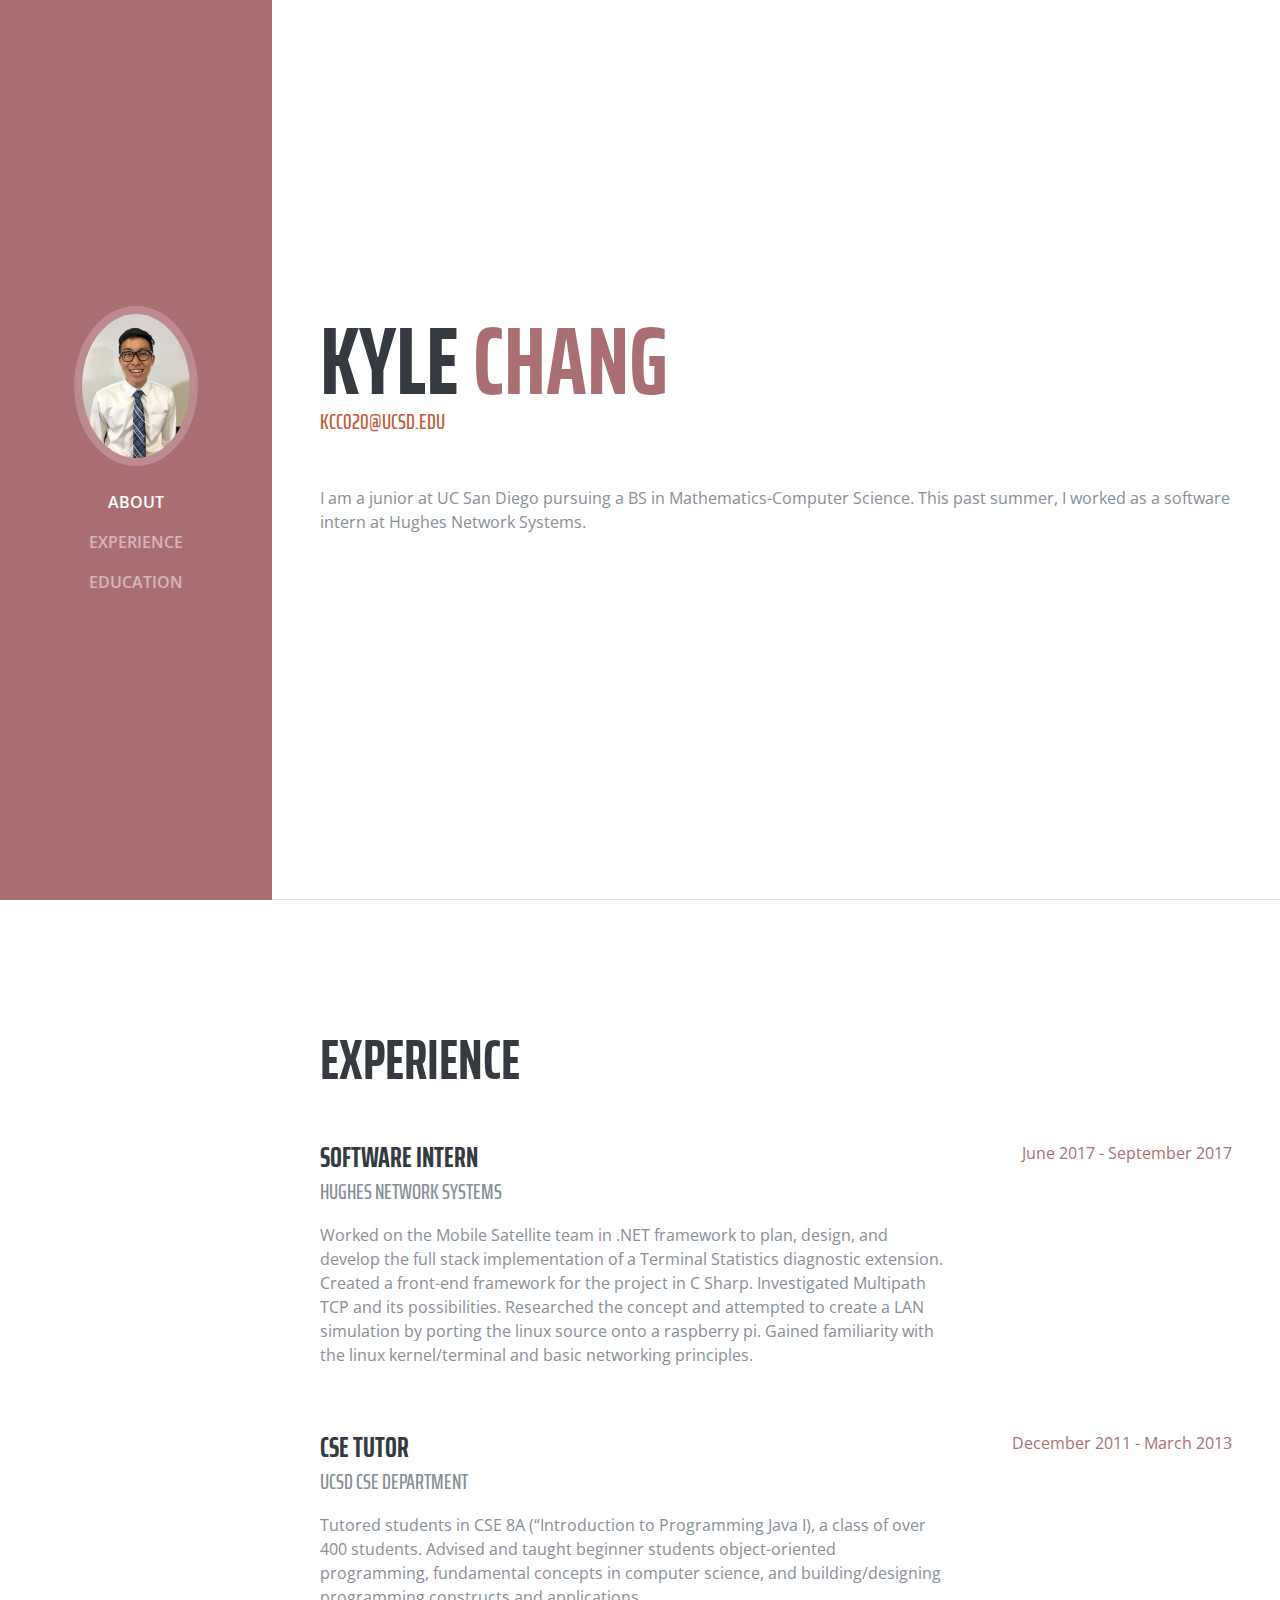
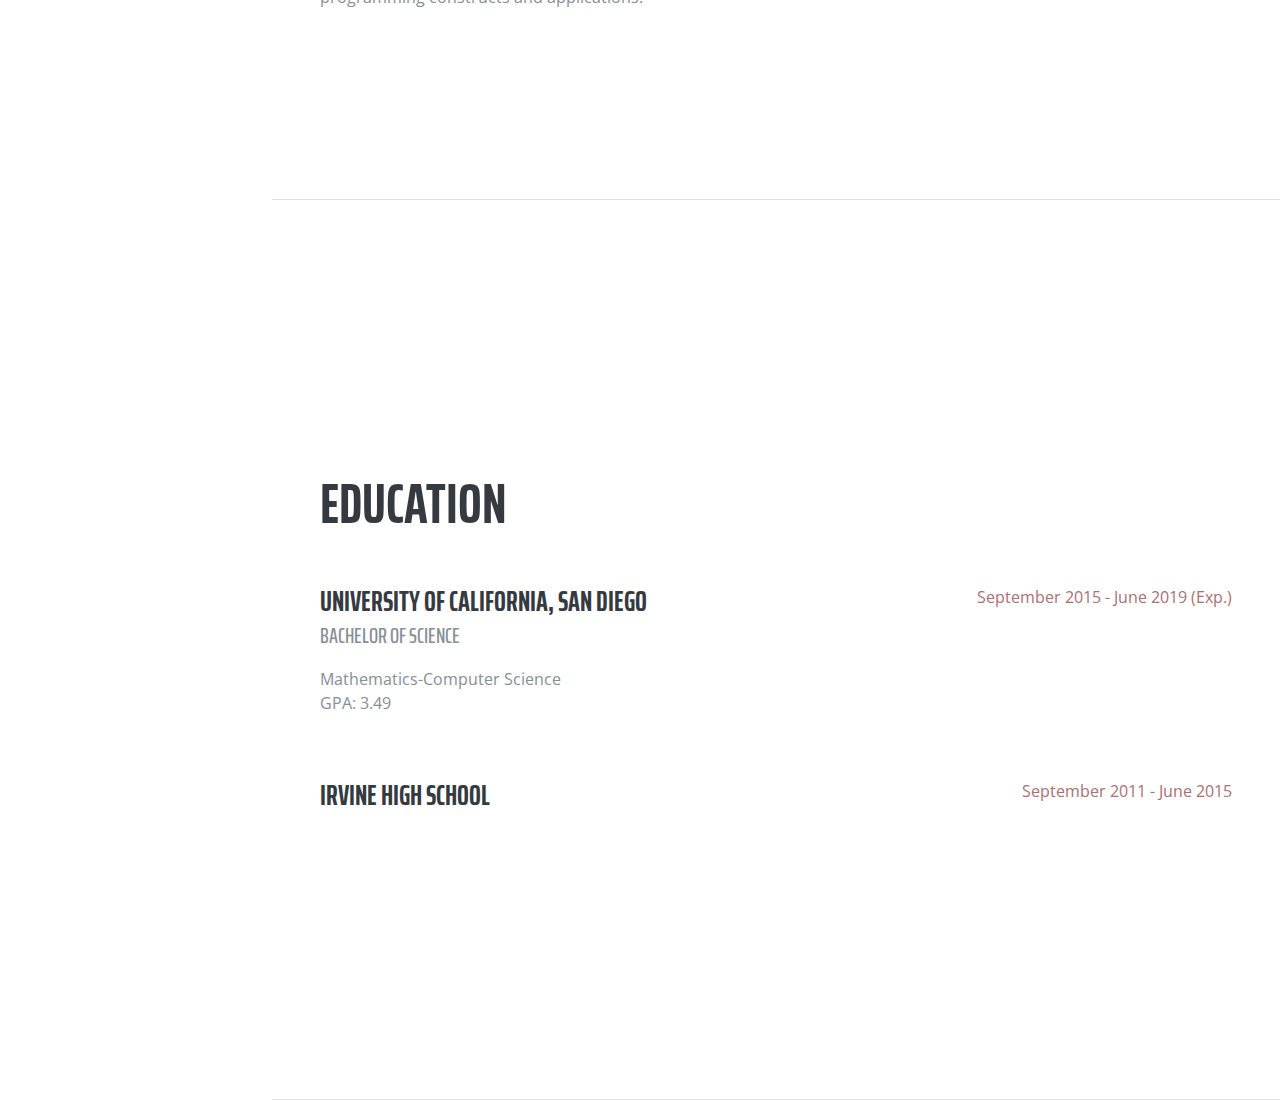
==== commit 063e6ba3: "removed travis" ====
--- a/index.html
+++ b/index.html
@@ -182,7 +182,7 @@
           <div class="resume-item d-flex flex-column flex-md-row">
             <div class="resume-content mr-auto">
               <h3 class="mb-0">Irvine High School</h3>
-              <div class="subheading mb-3">Technology Magnet Program</div>
+           
               <p></p>
             </div>
             <div class="resume-date text-md-right">
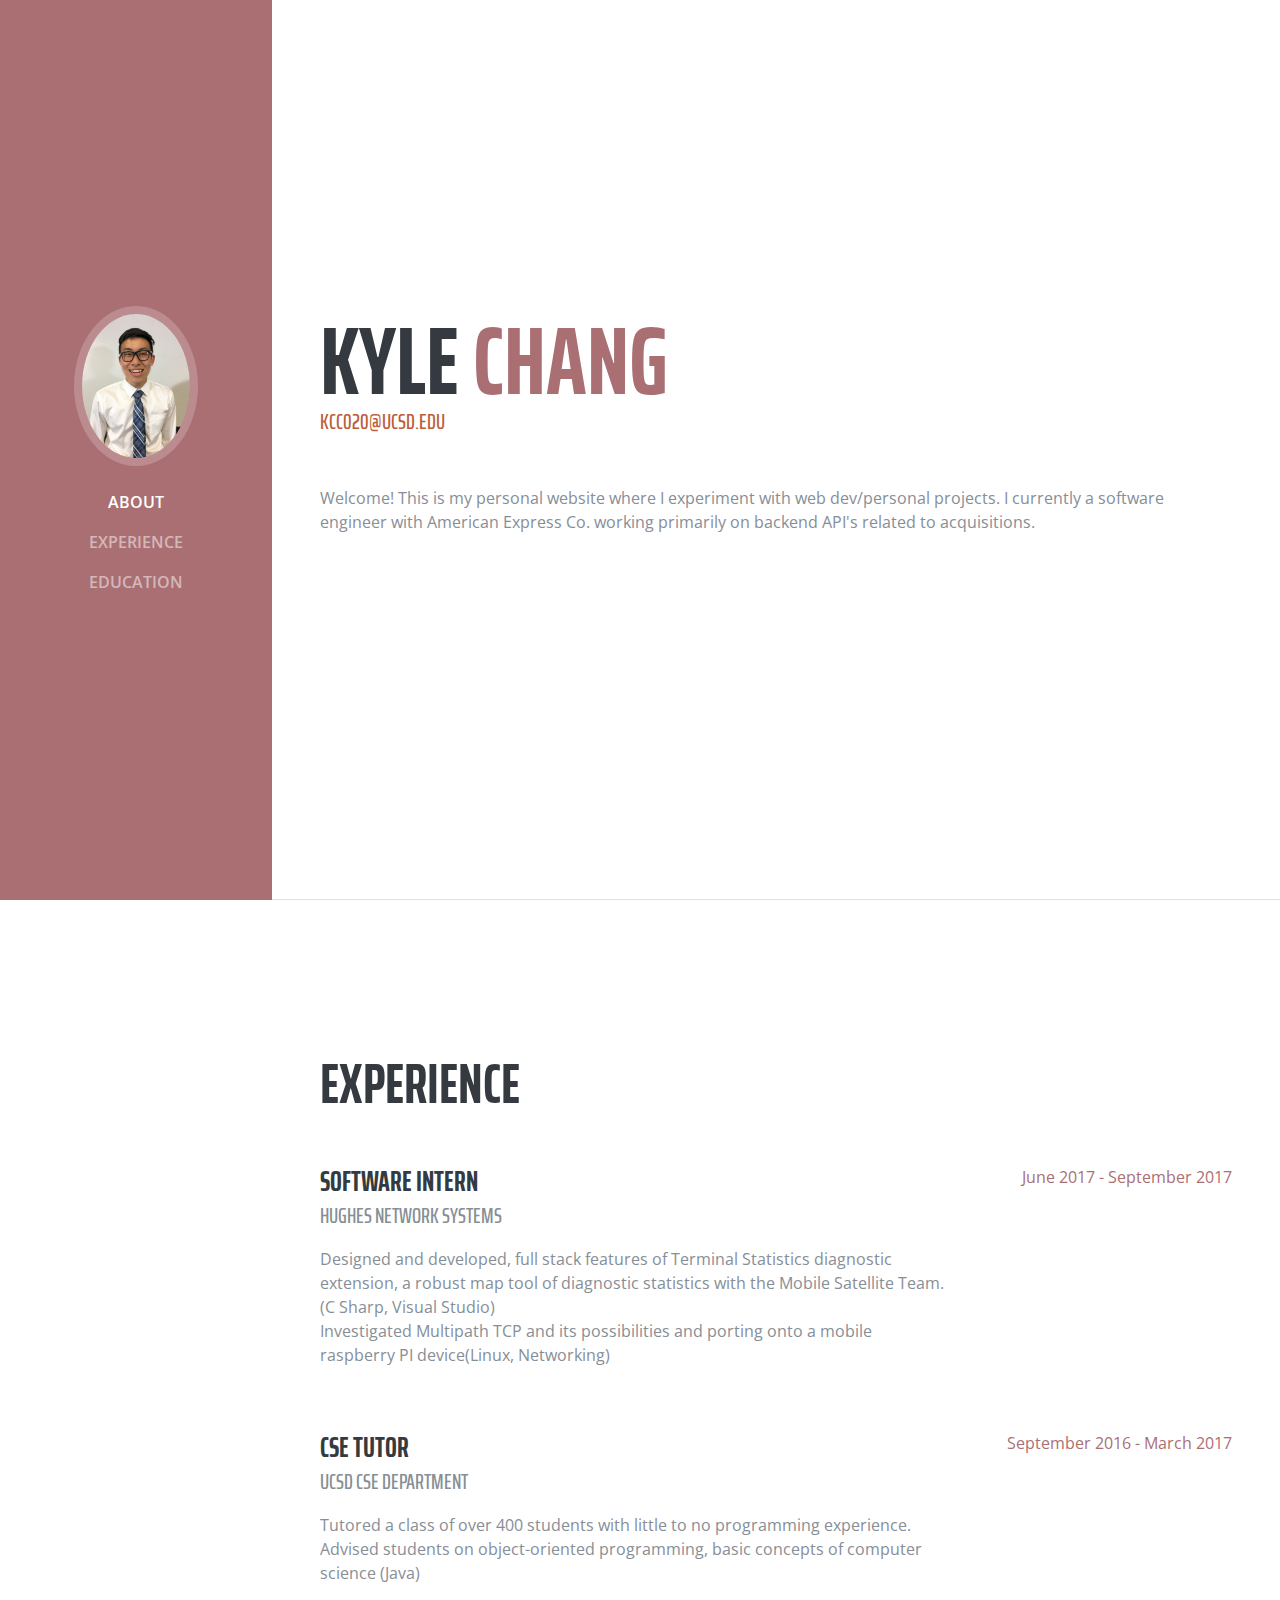
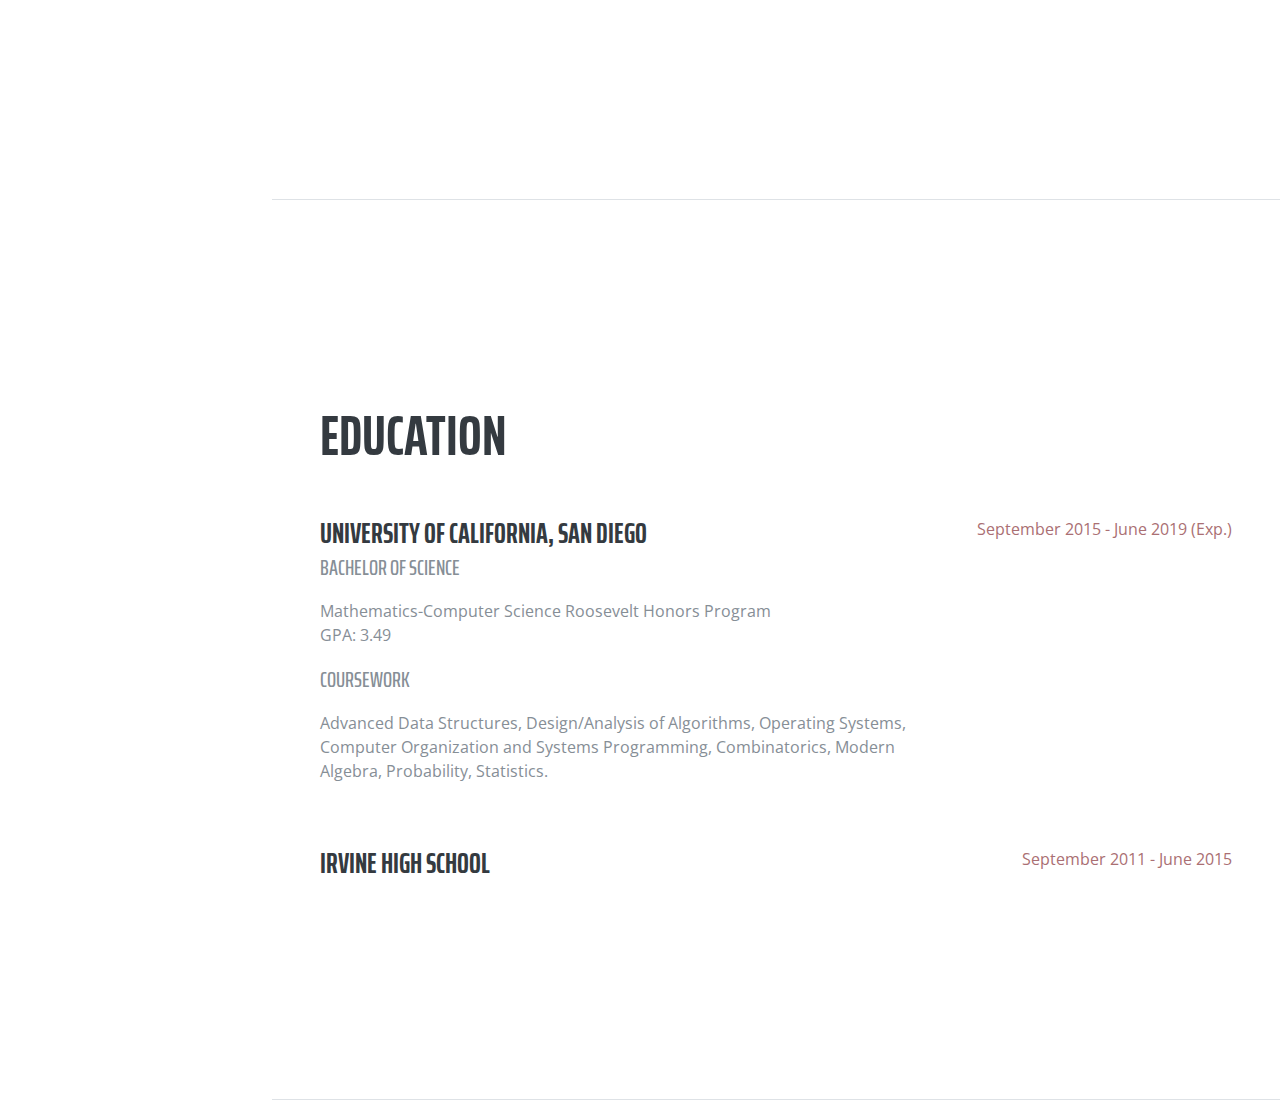
==== commit f316e04c: "hopefully final commit" ====
--- a/index.html
+++ b/index.html
@@ -8,7 +8,7 @@
     <meta name="description" content="">
     <meta name="author" content="">
 
-    <title>Resume - Start Bootstrap Theme</title>
+    <title>Kyle Chang</title>
 
     <!-- Bootstrap core CSS -->
     <link href="vendor/bootstrap/css/bootstrap.min.css" rel="stylesheet">
@@ -71,7 +71,9 @@
           <div class="subheading mb-5">
             <a href="mailto:name@email.com">kcc020@ucsd.edu</a>
           </div>
-          <p class="mb-5">I am a junior at UC San Diego pursuing a BS in Mathematics-Computer Science. This past summer, I worked as a software intern at Hughes Network Systems.</p>
+          <p class="mb-5"> Welcome! This is my personal website where I experiment with web dev/personal projects.
+            I currently a software engineer with American Express Co. working primarily on
+          backend API's related to acquisitions. </p>
           <!--<ul class="list-inline list-social-icons mb-0">
             <li class="list-inline-item">
               <a href="#">
@@ -117,8 +119,9 @@
             <div class="resume-content mr-auto">
               <h3 class="mb-0">Software Intern</h3>
               <div class="subheading mb-3">Hughes Network Systems</div>
-              <p>Worked on the Mobile Satellite team in .NET framework to plan, design, and develop the full stack implementation of a Terminal Statistics diagnostic extension. Created a front-end framework for the project in C Sharp.
-              Investigated Multipath TCP and its possibilities. Researched the concept and attempted to create a LAN simulation by porting the linux source onto a raspberry pi. Gained familiarity with the linux kernel/terminal and basic networking principles.</p>
+              <p> Designed and developed, full stack features of Terminal Statistics diagnostic extension, a robust map tool of diagnostic statistics with the Mobile Satellite Team. (C Sharp, Visual Studio) <br/>
+              Investigated Multipath TCP and its possibilities and porting onto a mobile raspberry PI device(Linux, Networking) 
+              </p>
             </div>
             <div class="resume-date text-md-right">
               <span class="text-primary">June 2017 - September 2017</span>
@@ -129,11 +132,11 @@
             <div class="resume-content mr-auto">
               <h3 class="mb-0">CSE Tutor</h3>
               <div class="subheading mb-3">UCSD CSE Department</div>
-              <p>Tutored students in CSE 8A (“Introduction to Programming Java I), a class of over 400 students.  Advised and taught beginner students object-oriented programming, fundamental concepts in computer science, and building/designing programming constructs and applications.
+              <p> Tutored a class of over 400 students with little to no programming experience. Advised students on object-oriented programming, basic concepts of computer science (Java) 
               </p>
             </div>
             <div class="resume-date text-md-right">
-              <span class="text-primary">December 2011 - March 2013</span>
+              <span class="text-primary">September 2016 - March 2017</span>
             </div>
           </div>
 <!--
@@ -171,8 +174,11 @@
             <div class="resume-content mr-auto">
               <h3 class="mb-0">University of California, San Diego</h3>
               <div class="subheading mb-3">Bachelor of Science</div>
-              <div>Mathematics-Computer Science</div>
+              <div>Mathematics-Computer Science Roosevelt Honors Program</div>
               <p>GPA: 3.49</p>
+              <div class="subheading mb-3">Coursework</div>
+              <p> Advanced Data Structures, Design/Analysis of Algorithms, Operating Systems, Computer Organization and Systems Programming, Combinatorics, Modern Algebra, Probability, Statistics.
+              </p>
             </div>
             <div class="resume-date text-md-right">
               <span class="text-primary">September 2015 - June 2019 (Exp.)</span>
